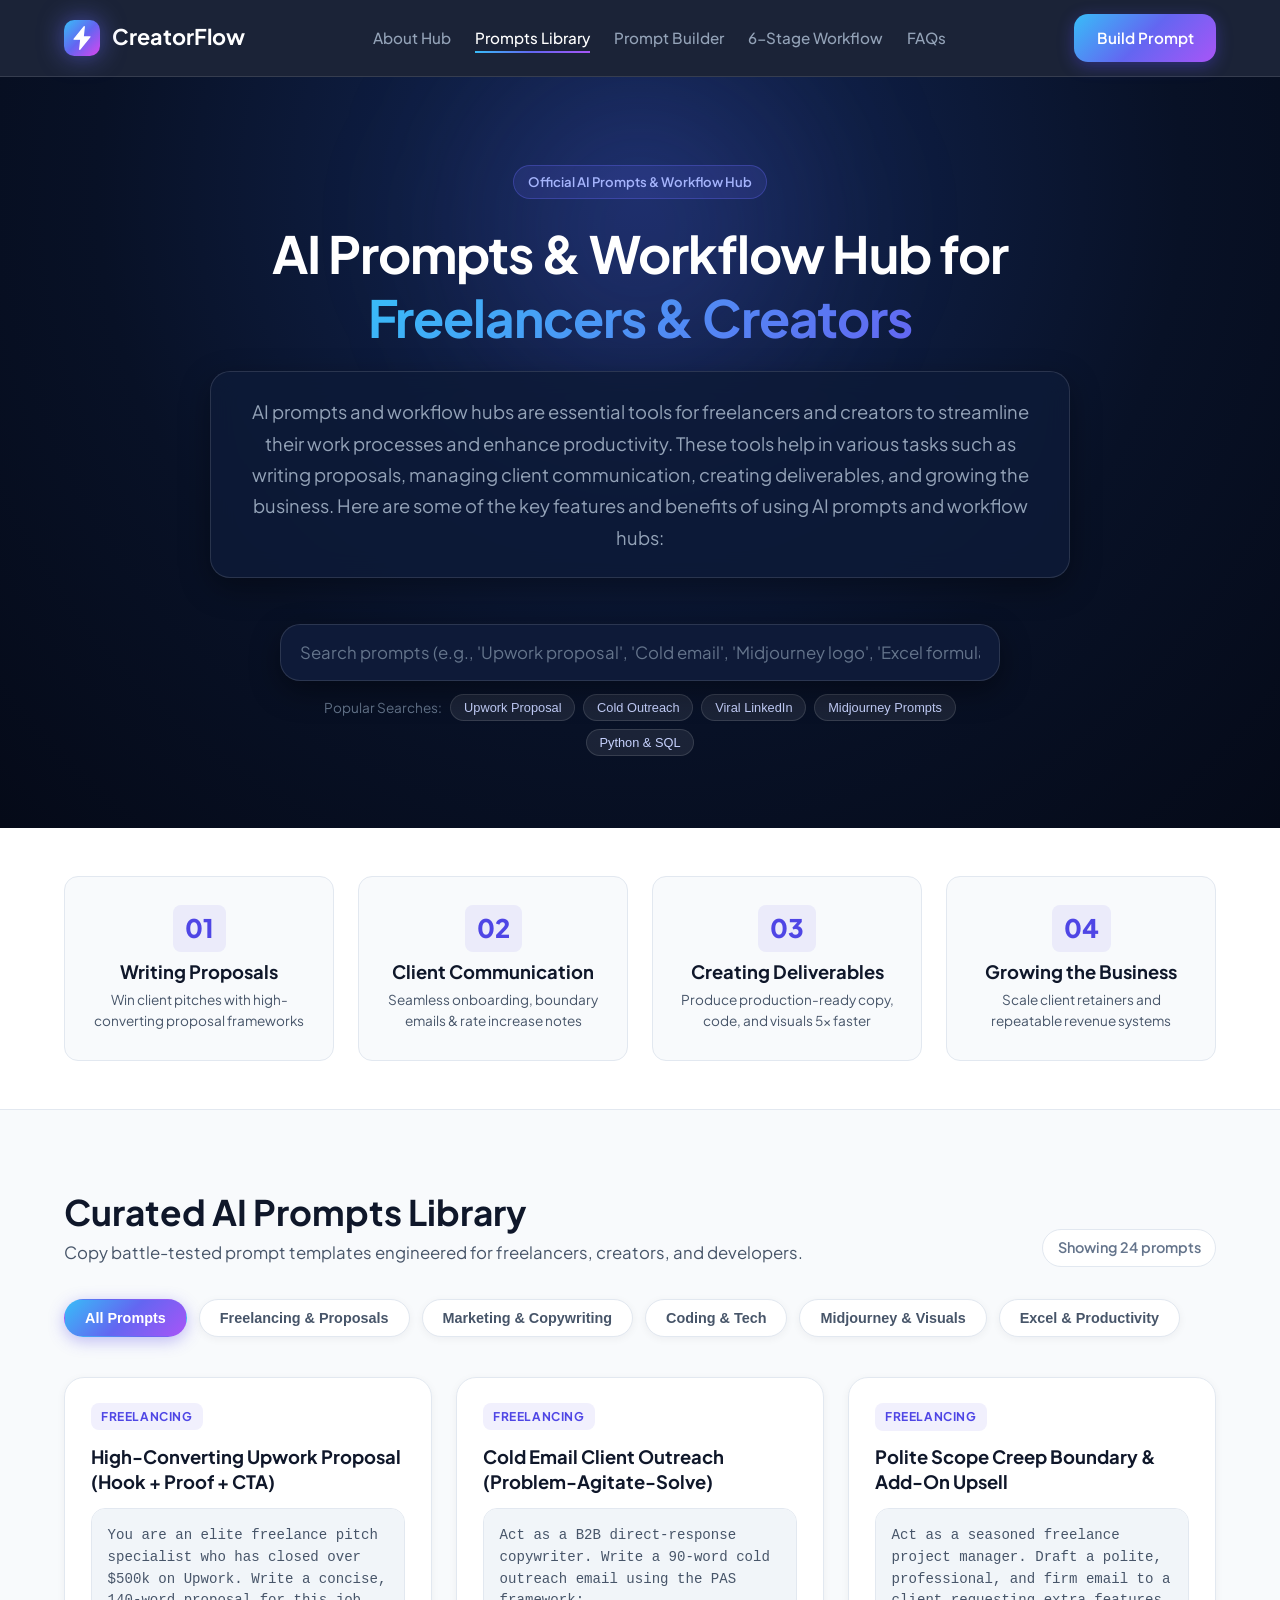
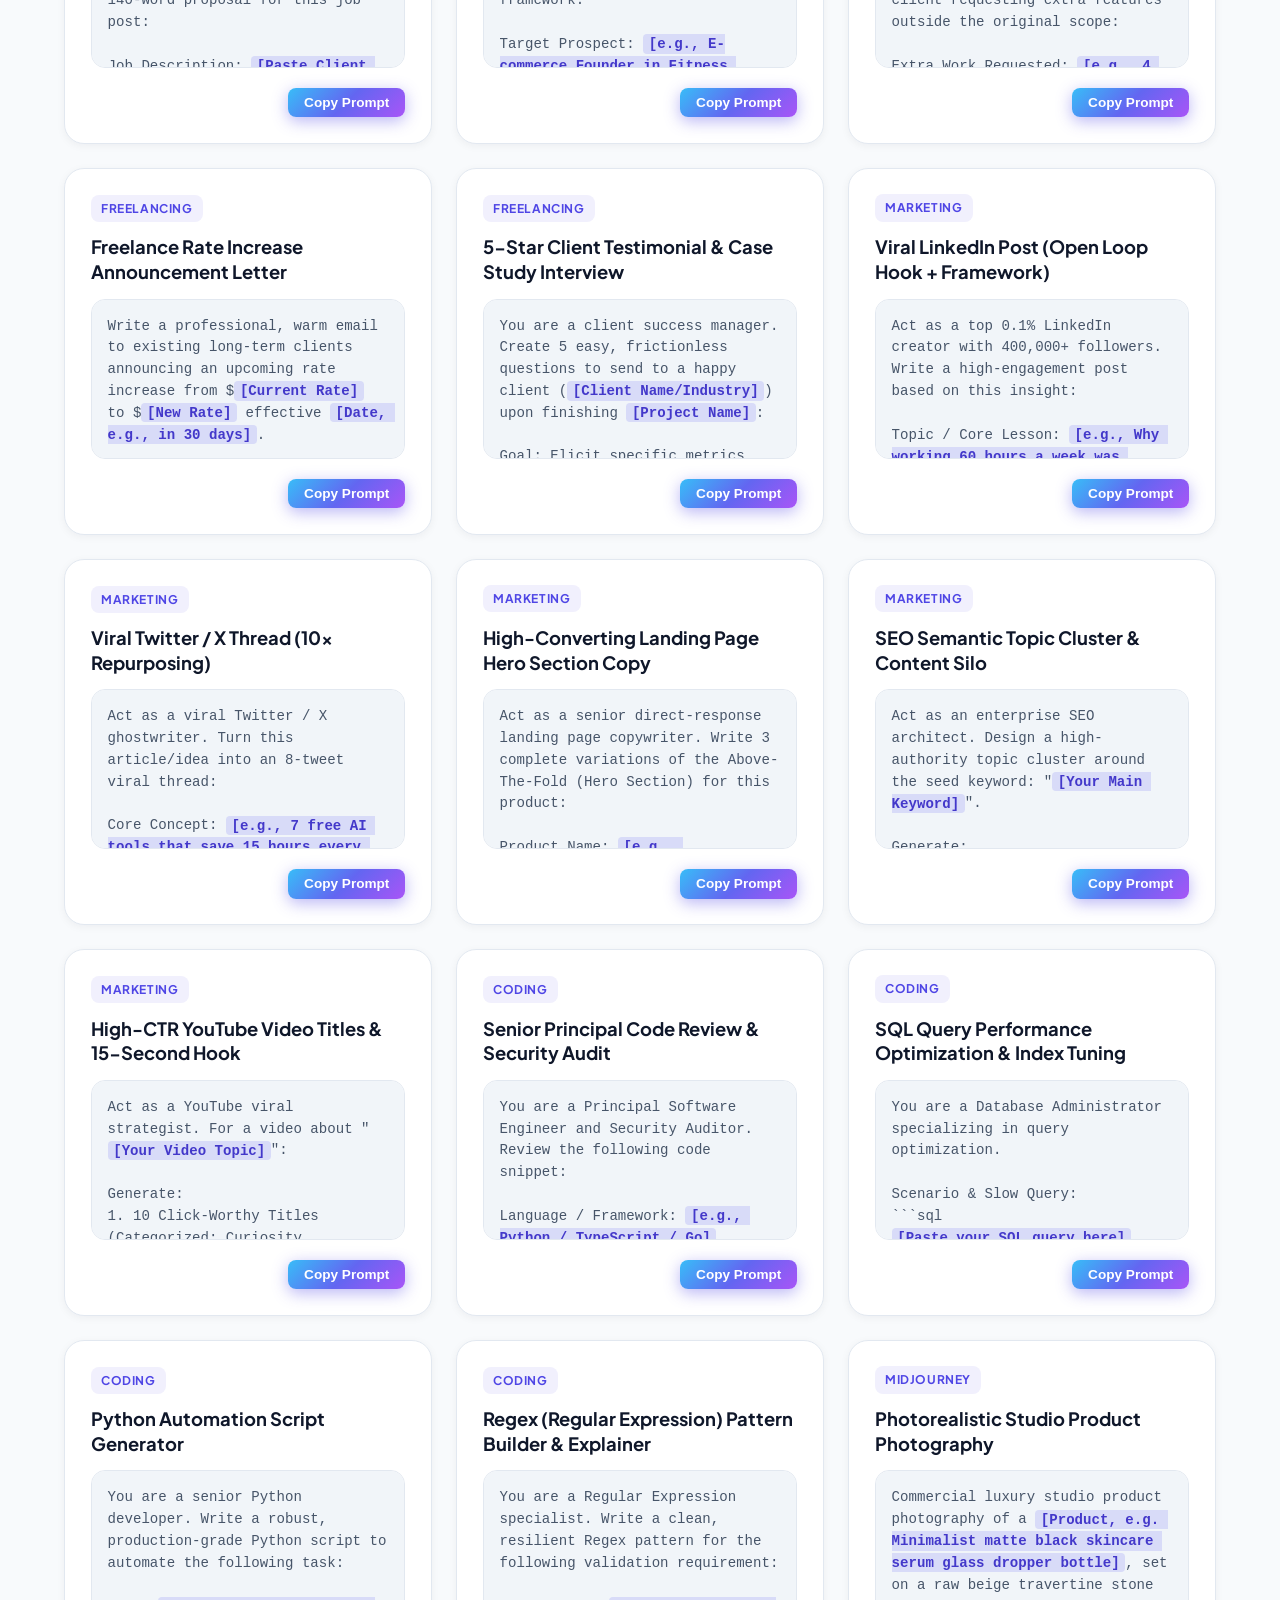
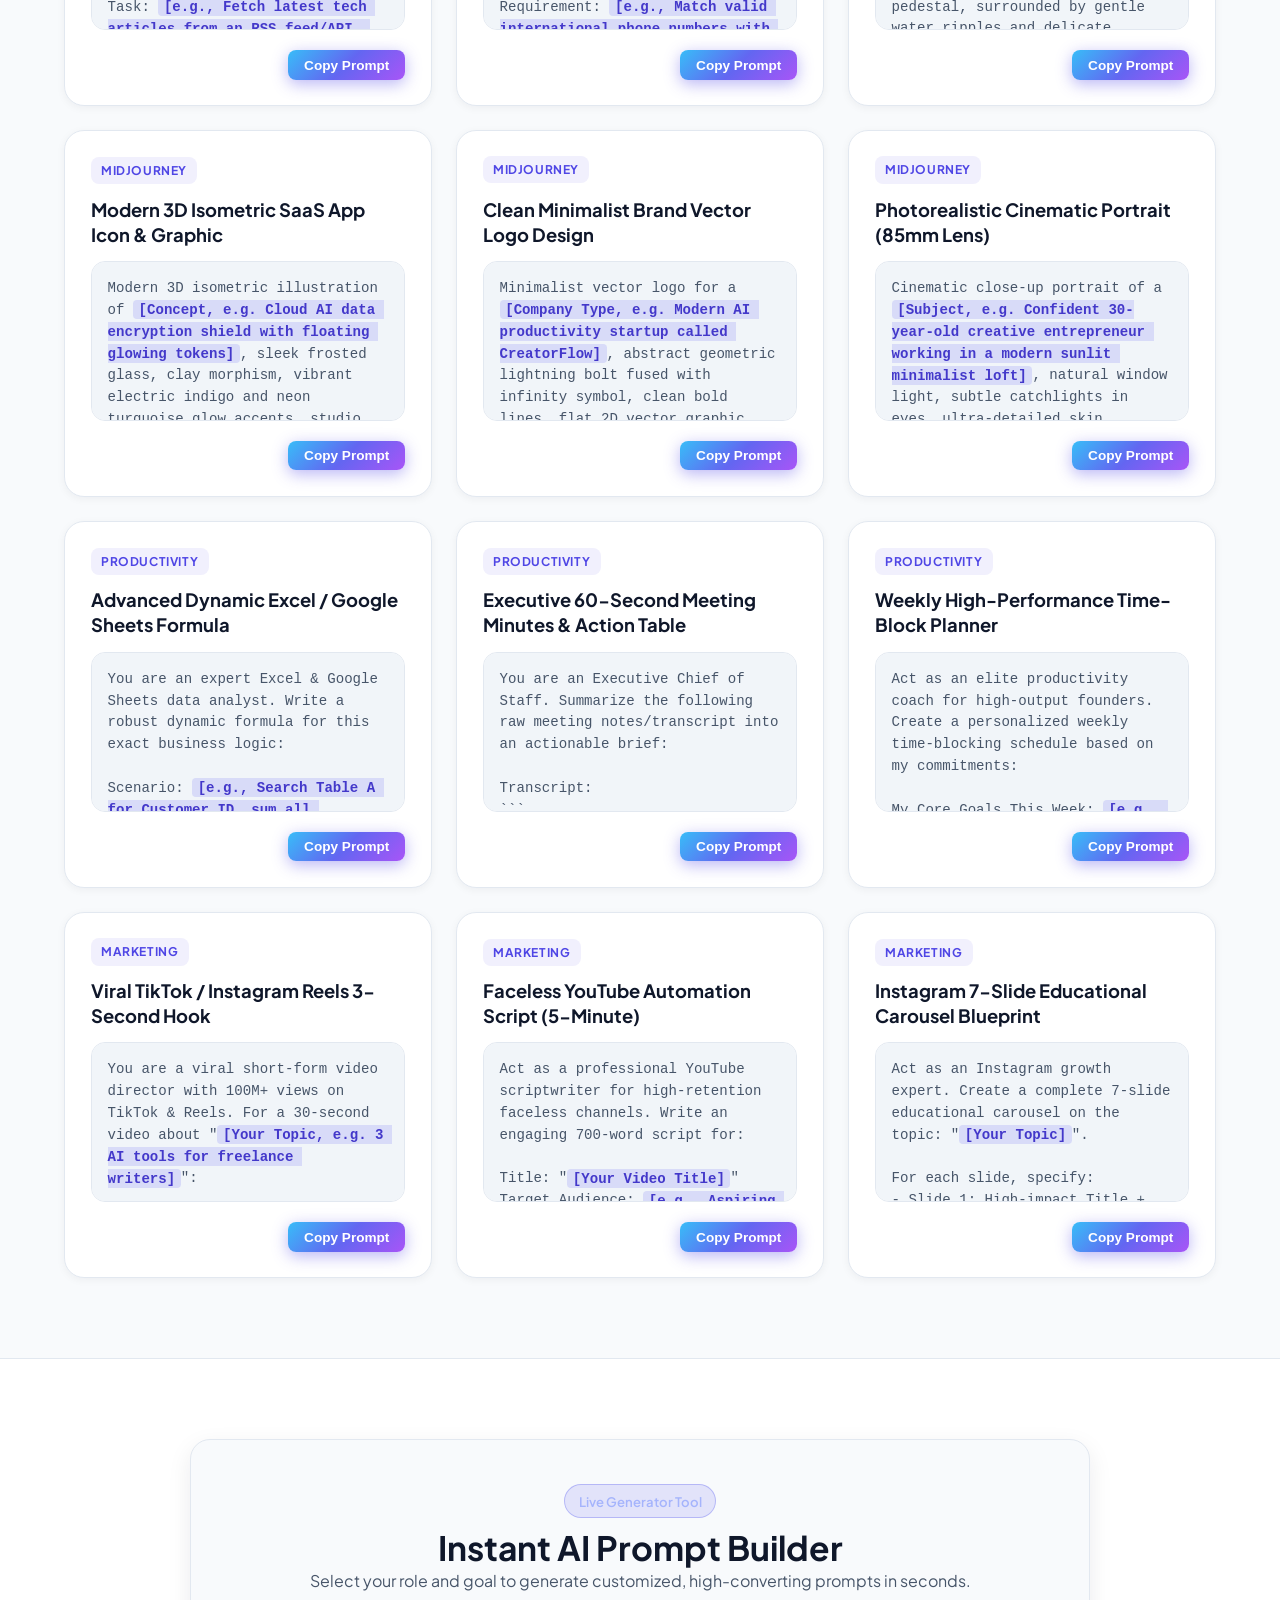
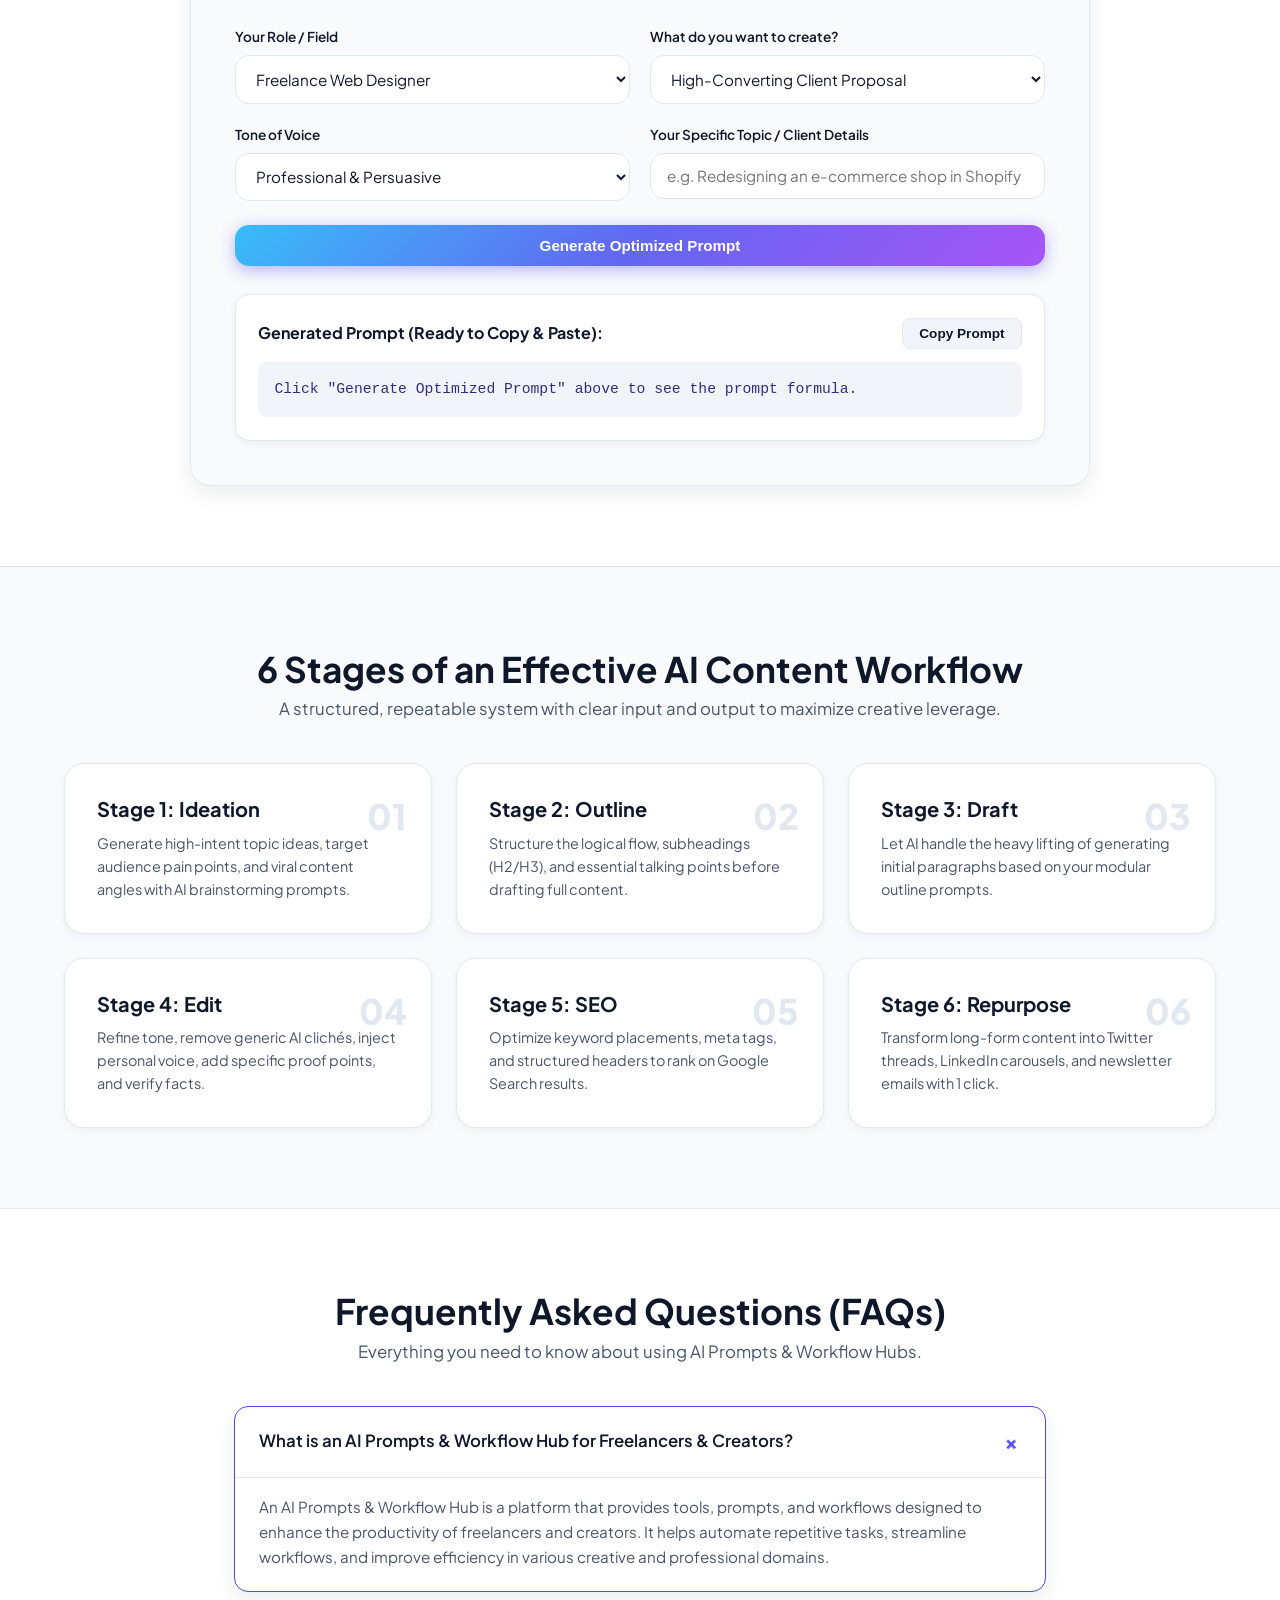
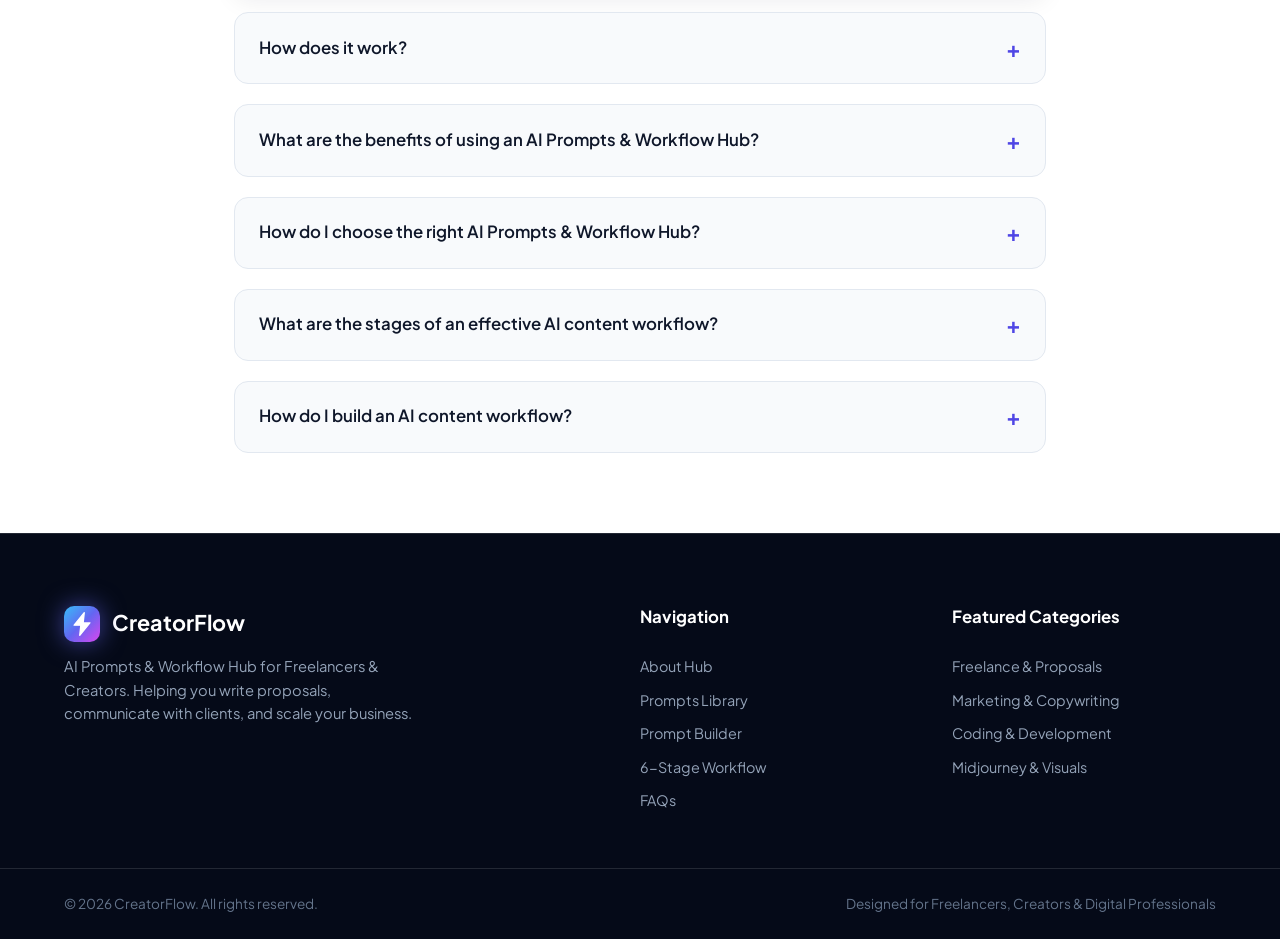
==== index.html @ 73b741e5 "Add files via upload" ====
<!DOCTYPE html>
<html lang="en">
<head>
  <meta charset="UTF-8">
  <meta name="viewport" content="width=device-width, initial-scale=1.0">
  <title>CreatorFlow — AI Prompts & Workflow Hub for Freelancers & Creators</title>
  
  <!-- SEO Meta Tags -->
  <meta name="description" content="AI prompts and workflow hubs are essential tools for freelancers and creators to streamline work processes, enhance productivity, write proposals, and scale business revenue.">
  <meta name="keywords" content="AI Prompts & Workflow Hub for Freelancers & Creators, ChatGPT prompts, Midjourney prompts, Freelance workflows, Copywriting prompts, Coding prompts, CreatorFlow">
  <meta name="author" content="CreatorFlow">
  <meta name="robots" content="index, follow">
  <link rel="canonical" href="https://creatorflow.com">
  
  <!-- Open Graph / Social Meta -->
  <meta property="og:type" content="website">
  <meta property="og:title" content="CreatorFlow — AI Prompts & Workflow Hub for Freelancers & Creators">
  <meta property="og:description" content="Streamline work processes, write proposals, manage client communication, and 10x productivity with battle-tested AI prompts.">
  <meta property="og:url" content="https://creatorflow.com">
  <meta property="og:site_name" content="CreatorFlow">

  <!-- Schema.org JSON-LD Structured Data for Google Search Console -->
  <script type="application/ld+json">
  {
    "@context": "https://schema.org",
    "@type": "FAQPage",
    "mainEntity": [
      {
        "@type": "Question",
        "name": "What is an AI Prompts & Workflow Hub for Freelancers & Creators?",
        "acceptedAnswer": {
          "@type": "Answer",
          "text": "An AI Prompts & Workflow Hub is a platform that provides tools, prompts, and workflows designed to enhance the productivity of freelancers and creators. It helps automate repetitive tasks, streamline workflows, and improve efficiency in various creative and professional domains."
        }
      },
      {
        "@type": "Question",
        "name": "How does it work?",
        "acceptedAnswer": {
          "@type": "Answer",
          "text": "The hub offers a range of AI tools, such as ChatGPT, Claude, and Gemini, along with structured prompt templates and automated workflows. These tools are used to handle drafting, scheduling, data entry, and client communication through repeatable, copy-paste prompts."
        }
      },
      {
        "@type": "Question",
        "name": "What are the benefits of using an AI Prompts & Workflow Hub?",
        "acceptedAnswer": {
          "@type": "Answer",
          "text": "Using an AI Prompts & Workflow Hub can save time and mental energy, allowing freelancers and creators to focus on more creative and strategic tasks. It can also help in saving time on repetitive tasks, such as reformatting proposals or rewriting variations of the same social caption, which can lead to increased revenue."
        }
      },
      {
        "@type": "Question",
        "name": "How do I choose the right AI Prompts & Workflow Hub?",
        "acceptedAnswer": {
          "@type": "Answer",
          "text": "When selecting an AI Prompts & Workflow Hub, consider the tools that solve recurring problems, accept realistic inputs, and produce deliverables that can be edited and delivered. Look for tools that integrate well with your current workflow and reduce friction across multiple projects."
        }
      },
      {
        "@type": "Question",
        "name": "What are the stages of an effective AI content workflow?",
        "acceptedAnswer": {
          "@type": "Answer",
          "text": "An effective AI content workflow typically runs in six stages: ideation, outline, draft, edit, SEO, and repurpose. Each stage should have a clear input and output, allowing the model to handle the heavy lifting of generating and reshaping text."
        }
      },
      {
        "@type": "Question",
        "name": "How do I build an AI content workflow?",
        "acceptedAnswer": {
          "@type": "Answer",
          "text": "Building an AI content workflow involves creating a repeatable system for producing content with AI. This includes stages like ideation, outlining, drafting, editing, SEO, and repurposing. Each stage should be standardized with clear prompts and quality checkpoints to deliver reliable, high-converting results every time."
        }
      }
    ]
  }
  </script>

  <!-- Google Fonts -->
  <link rel="preconnect" href="https://fonts.googleapis.com">
  <link rel="preconnect" href="https://fonts.gstatic.com" crossorigin>
  <link href="https://fonts.googleapis.com/css2?family=Plus+Jakarta+Sans:wght@400;500;600;700;800&display=swap" rel="stylesheet">
  
  <!-- CSS Stylesheet -->
  <link rel="stylesheet" href="style.css">
</head>
<body>

  <!-- Navigation (Dark Blue with Viral SVG Logo Icon) -->
  <header class="navbar">
    <div class="nav-container">
      <a href="#" class="logo">
        <div class="brand-icon-wrapper">
          <svg class="brand-svg-logo" viewBox="0 0 32 32" fill="none" xmlns="http://www.w3.org/2000/svg">
            <defs>
              <linearGradient id="logoGrad" x1="0%" y1="0%" x2="100%" y2="100%">
                <stop offset="0%" stop-color="#38bdf8" />
                <stop offset="50%" stop-color="#6366f1" />
                <stop offset="100%" stop-color="#d946ef" />
              </linearGradient>
            </defs>
            <rect width="32" height="32" rx="9" fill="url(#logoGrad)"/>
            <!-- Sleek AI Flow Lightning Vector -->
            <path d="M18 6L9 17H15L14 26L23 15H17L18 6Z" fill="#ffffff" stroke="#ffffff" stroke-width="1.2" stroke-linejoin="round"/>
          </svg>
        </div>
        <span>Creator<strong>Flow</strong></span>
      </a>

      <nav class="nav-links">
        <a href="#about">About Hub</a>
        <a href="#prompts" class="active">Prompts Library</a>
        <a href="#generator">Prompt Builder</a>
        <a href="#workflows">6-Stage Workflow</a>
        <a href="#faq">FAQs</a>
      </nav>

      <div class="nav-actions">
        <a href="#generator" class="btn btn-primary">
          Build Prompt
        </a>
      </div>
    </div>
  </header>

  <!-- Hero Section (Dark Blue) -->
  <section class="hero-section" id="about">
    <div class="container hero-content">
      <div class="badge">
        Official AI Prompts & Workflow Hub
      </div>
      <h1 class="hero-title">
        AI Prompts & Workflow Hub for <span class="gradient-text">Freelancers & Creators</span>
      </h1>
      
      <!-- User Provided Intro Text -->
      <div class="intro-box">
        <p class="hero-subtitle">
          AI prompts and workflow hubs are essential tools for freelancers and creators to streamline their work processes and enhance productivity. These tools help in various tasks such as writing proposals, managing client communication, creating deliverables, and growing the business. Here are some of the key features and benefits of using AI prompts and workflow hubs:
        </p>
      </div>

      <!-- Live Search Bar -->
      <div class="search-box-wrapper">
        <div class="search-box">
          <input type="text" id="search-input" placeholder="Search prompts (e.g., 'Upwork proposal', 'Cold email', 'Midjourney logo', 'Excel formula', 'SQL')..." autocomplete="off">
          <button id="clear-search" class="clear-btn" style="display: none;">&times;</button>
        </div>
        <div class="quick-tags">
          <span>Popular Searches:</span>
          <button class="quick-tag" data-tag="Proposal">Upwork Proposal</button>
          <button class="quick-tag" data-tag="Cold Email">Cold Outreach</button>
          <button class="quick-tag" data-tag="LinkedIn">Viral LinkedIn</button>
          <button class="quick-tag" data-tag="Midjourney">Midjourney Prompts</button>
          <button class="quick-tag" data-tag="Coding">Python & SQL</button>
        </div>
      </div>
    </div>
  </section>

  <!-- Key Benefits Grid (White Section) -->
  <section class="stats-bar">
    <div class="container stats-grid">
      <div class="stat-item">
        <div class="stat-num">01</div>
        <h3>Writing Proposals</h3>
        <p>Win client pitches with high-converting proposal frameworks</p>
      </div>
      <div class="stat-item">
        <div class="stat-num">02</div>
        <h3>Client Communication</h3>
        <p>Seamless onboarding, boundary emails & rate increase notes</p>
      </div>
      <div class="stat-item">
        <div class="stat-num">03</div>
        <h3>Creating Deliverables</h3>
        <p>Produce production-ready copy, code, and visuals 5x faster</p>
      </div>
      <div class="stat-item">
        <div class="stat-num">04</div>
        <h3>Growing the Business</h3>
        <p>Scale client retainers and repeatable revenue systems</p>
      </div>
    </div>
  </section>

  <!-- Prompts Hub Section (White Section) -->
  <section id="prompts" class="prompts-section">
    <div class="container">
      <div class="section-header">
        <div>
          <h2>Curated AI Prompts Library</h2>
          <p>Copy battle-tested prompt templates engineered for freelancers, creators, and developers.</p>
        </div>
        <div class="active-count" id="prompt-count">Showing 24 prompts</div>
      </div>

      <!-- Category Filter Pills -->
      <div class="filter-pills" id="category-filters">
        <button class="filter-btn active" data-category="all">All Prompts</button>
        <button class="filter-btn" data-category="freelancing">Freelancing & Proposals</button>
        <button class="filter-btn" data-category="marketing">Marketing & Copywriting</button>
        <button class="filter-btn" data-category="coding">Coding & Tech</button>
        <button class="filter-btn" data-category="midjourney">Midjourney & Visuals</button>
        <button class="filter-btn" data-category="productivity">Excel & Productivity</button>
      </div>

      <!-- Prompts Grid (Rendered by JS) -->
      <div class="prompts-grid" id="prompts-container">
        <!-- Cards rendered dynamically -->
      </div>
    </div>
  </section>

  <!-- Interactive AI Prompt Generator / Customizer (White Section) -->
  <section id="generator" class="generator-section">
    <div class="container">
      <div class="generator-card">
        <div class="generator-header">
          <div class="badge">Live Generator Tool</div>
          <h2>Instant AI Prompt Builder</h2>
          <p>Select your role and goal to generate customized, high-converting prompts in seconds.</p>
        </div>

        <div class="generator-form-grid">
          <div class="form-group">
            <label for="prompt-role">Your Role / Field</label>
            <select id="prompt-role" class="form-select">
              <option value="Freelance Web Designer">Freelance Web Designer</option>
              <option value="Content Creator & Copywriter">Content Creator & Copywriter</option>
              <option value="Senior Software Developer">Senior Software Developer</option>
              <option value="Social Media Marketer">Social Media Marketer</option>
              <option value="Virtual Assistant / Data Analyst">Virtual Assistant / Data Analyst</option>
            </select>
          </div>

          <div class="form-group">
            <label for="prompt-goal">What do you want to create?</label>
            <select id="prompt-goal" class="form-select">
              <option value="High-Converting Client Proposal">High-Converting Client Proposal</option>
              <option value="Viral Social Media Hook & Post">Viral Social Media Hook & Post</option>
              <option value="Cold Outreach Email with Personalization">Cold Outreach Email with Personalization</option>
              <option value="Code Optimization & Bug Fix">Code Optimization & Bug Fix</option>
              <option value="SEO-Optimized Blog Outline">SEO-Optimized Blog Outline</option>
            </select>
          </div>

          <div class="form-group">
            <label for="prompt-tone">Tone of Voice</label>
            <select id="prompt-tone" class="form-select">
              <option value="Professional & Persuasive">Professional & Persuasive</option>
              <option value="Casual, Engaging & Punchy">Casual, Engaging & Punchy</option>
              <option value="Direct, Concise & High-Impact">Direct, Concise & High-Impact</option>
              <option value="Authoritative & Technical">Authoritative & Technical</option>
            </select>
          </div>

          <div class="form-group">
            <label for="prompt-topic">Your Specific Topic / Client Details</label>
            <input type="text" id="prompt-topic" class="form-input" placeholder="e.g. Redesigning an e-commerce shop in Shopify">
          </div>
        </div>

        <button id="generate-prompt-btn" class="btn btn-primary btn-block">
          Generate Optimized Prompt
        </button>

        <!-- Result Box -->
        <div class="generator-result-wrapper" id="result-wrapper">
          <div class="result-top">
            <span><strong>Generated Prompt (Ready to Copy & Paste):</strong></span>
            <button class="btn btn-secondary btn-sm" id="copy-generated-btn">
              Copy Prompt
            </button>
          </div>
          <pre class="result-text" id="generated-output">Click "Generate Optimized Prompt" above to see the prompt formula.</pre>
        </div>
      </div>
    </div>
  </section>

  <!-- Workflows Section (White Section) -->
  <section id="workflows" class="workflows-section">
    <div class="container">
      <div class="section-header center">
        <h2>6 Stages of an Effective AI Content Workflow</h2>
        <p>A structured, repeatable system with clear input and output to maximize creative leverage.</p>
      </div>

      <div class="workflows-grid">
        <div class="workflow-card">
          <div class="workflow-step-num">01</div>
          <h3>Stage 1: Ideation</h3>
          <p>Generate high-intent topic ideas, target audience pain points, and viral content angles with AI brainstorming prompts.</p>
        </div>

        <div class="workflow-card">
          <div class="workflow-step-num">02</div>
          <h3>Stage 2: Outline</h3>
          <p>Structure the logical flow, subheadings (H2/H3), and essential talking points before drafting full content.</p>
        </div>

        <div class="workflow-card">
          <div class="workflow-step-num">03</div>
          <h3>Stage 3: Draft</h3>
          <p>Let AI handle the heavy lifting of generating initial paragraphs based on your modular outline prompts.</p>
        </div>

        <div class="workflow-card">
          <div class="workflow-step-num">04</div>
          <h3>Stage 4: Edit</h3>
          <p>Refine tone, remove generic AI clichés, inject personal voice, add specific proof points, and verify facts.</p>
        </div>

        <div class="workflow-card">
          <div class="workflow-step-num">05</div>
          <h3>Stage 5: SEO</h3>
          <p>Optimize keyword placements, meta tags, and structured headers to rank on Google Search results.</p>
        </div>

        <div class="workflow-card">
          <div class="workflow-step-num">06</div>
          <h3>Stage 6: Repurpose</h3>
          <p>Transform long-form content into Twitter threads, LinkedIn carousels, and newsletter emails with 1 click.</p>
        </div>
      </div>
    </div>
  </section>

  <!-- FAQ Section (Clean User-Provided FAQs at End) -->
  <section id="faq" class="faq-section">
    <div class="container faq-container">
      <div class="section-header center">
        <h2>Frequently Asked Questions (FAQs)</h2>
        <p>Everything you need to know about using AI Prompts & Workflow Hubs.</p>
      </div>

      <div class="faq-accordion">
        
        <!-- FAQ 1 -->
        <details class="faq-item" open>
          <summary class="faq-question">
            <span>What is an AI Prompts & Workflow Hub for Freelancers & Creators?</span>
            <span class="faq-indicator">+</span>
          </summary>
          <div class="faq-answer">
            <p>An AI Prompts & Workflow Hub is a platform that provides tools, prompts, and workflows designed to enhance the productivity of freelancers and creators. It helps automate repetitive tasks, streamline workflows, and improve efficiency in various creative and professional domains.</p>
          </div>
        </details>

        <!-- FAQ 2 -->
        <details class="faq-item">
          <summary class="faq-question">
            <span>How does it work?</span>
            <span class="faq-indicator">+</span>
          </summary>
          <div class="faq-answer">
            <p>The hub offers a range of AI tools, such as ChatGPT, Claude, and Gemini, along with structured prompt templates and automated workflows. These tools are used to handle drafting, scheduling, data entry, and client communication through repeatable, copy-paste prompts.</p>
          </div>
        </details>

        <!-- FAQ 3 -->
        <details class="faq-item">
          <summary class="faq-question">
            <span>What are the benefits of using an AI Prompts & Workflow Hub?</span>
            <span class="faq-indicator">+</span>
          </summary>
          <div class="faq-answer">
            <p>Using an AI Prompts & Workflow Hub can save time and mental energy, allowing freelancers and creators to focus on more creative and strategic tasks. It can also help in saving time on repetitive tasks, such as reformatting proposals or rewriting variations of the same social caption, which can lead to increased revenue.</p>
          </div>
        </details>

        <!-- FAQ 4 -->
        <details class="faq-item">
          <summary class="faq-question">
            <span>How do I choose the right AI Prompts & Workflow Hub?</span>
            <span class="faq-indicator">+</span>
          </summary>
          <div class="faq-answer">
            <p>When selecting an AI Prompts & Workflow Hub, consider the tools that solve recurring problems, accept realistic inputs, and produce deliverables that can be edited and delivered. Look for tools that integrate well with your current workflow and reduce friction across multiple projects.</p>
          </div>
        </details>

        <!-- FAQ 5 -->
        <details class="faq-item">
          <summary class="faq-question">
            <span>What are the stages of an effective AI content workflow?</span>
            <span class="faq-indicator">+</span>
          </summary>
          <div class="faq-answer">
            <p>An effective AI content workflow typically runs in six stages: ideation, outline, draft, edit, SEO, and repurpose. Each stage should have a clear input and output, allowing the model to handle the heavy lifting of generating and reshaping text.</p>
          </div>
        </details>

        <!-- FAQ 6 -->
        <details class="faq-item">
          <summary class="faq-question">
            <span>How do I build an AI content workflow?</span>
            <span class="faq-indicator">+</span>
          </summary>
          <div class="faq-answer">
            <p>Building an AI content workflow involves creating a repeatable system for producing content with AI. This includes stages like ideation, outlining, drafting, editing, SEO, and repurposing. Each stage should be standardized with clear prompts and quality checkpoints to deliver reliable, high-converting results every time.</p>
          </div>
        </details>

      </div>
    </div>
  </section>

  <!-- Footer (Dark Blue) -->
  <footer class="footer">
    <div class="container footer-content">
      <div class="footer-brand">
        <div class="logo">
          <div class="brand-icon-wrapper">
            <svg class="brand-svg-logo" viewBox="0 0 32 32" fill="none" xmlns="http://www.w3.org/2000/svg">
              <rect width="32" height="32" rx="9" fill="url(#logoGrad)"/>
              <path d="M18 6L9 17H15L14 26L23 15H17L18 6Z" fill="#ffffff" stroke="#ffffff" stroke-width="1.2" stroke-linejoin="round"/>
            </svg>
          </div>
          <span>Creator<strong>Flow</strong></span>
        </div>
        <p>AI Prompts & Workflow Hub for Freelancers & Creators. Helping you write proposals, communicate with clients, and scale your business.</p>
      </div>

      <div class="footer-links">
        <h4>Navigation</h4>
        <a href="#about">About Hub</a>
        <a href="#prompts">Prompts Library</a>
        <a href="#generator">Prompt Builder</a>
        <a href="#workflows">6-Stage Workflow</a>
        <a href="#faq">FAQs</a>
      </div>

      <div class="footer-links">
        <h4>Featured Categories</h4>
        <a href="#prompts">Freelance & Proposals</a>
        <a href="#prompts">Marketing & Copywriting</a>
        <a href="#prompts">Coding & Development</a>
        <a href="#prompts">Midjourney & Visuals</a>
      </div>
    </div>
    <div class="footer-bottom">
      <div class="container bottom-flex">
        <p>&copy; 2026 CreatorFlow. All rights reserved.</p>
        <p>Designed for Freelancers, Creators & Digital Professionals</p>
      </div>
    </div>
  </footer>

  <!-- Toast Notification -->
  <div id="toast" class="toast">
    <span id="toast-msg">Prompt copied to clipboard!</span>
  </div>

  <!-- JavaScript -->
  <script src="app.js"></script>
</body>
</html>
---- style.css ----
/* ==========================================================
   CreatorFlow Stylesheet
   - Header, Hero & Footer: Premium Dark Blue Navy (#070d1e / #0a142f)
   - Middle Content Sections: Clean White & Light Contrast
   - Full Smooth CSS Animations & Micro-Interactions
   ========================================================== */

:root {
  /* Dark Blue Palette (Header, Hero & Footer) */
  --navy-darkest: #050a18;
  --navy-dark: #081126;
  --navy-surface: #0e1a38;
  --navy-card: rgba(14, 26, 56, 0.85);
  --navy-border: rgba(255, 255, 255, 0.12);
  --navy-text-primary: #ffffff;
  --navy-text-secondary: #94a3b8;
  --navy-text-muted: #64748b;

  /* White & Light Content Palette (Middle Sections) */
  --light-bg-main: #f8fafc;
  --light-bg-surface: #ffffff;
  --light-card-bg: #ffffff;
  --light-border: #e2e8f0;
  --light-border-hover: #cbd5e1;
  --light-text-primary: #0f172a;
  --light-text-secondary: #475569;
  --light-text-muted: #64748b;
  --light-box-bg: #f1f5f9;

  /* Accents & Brand Gradients */
  --accent-blue: #2563eb;
  --accent-indigo: #4f46e5;
  --accent-cyan: #06b6d4;
  --brand-gradient: linear-gradient(135deg, #38bdf8 0%, #6366f1 50%, #a855f7 100%);
  --brand-gradient-hover: linear-gradient(135deg, #0284c7 0%, #4f46e5 50%, #9333ea 100%);
  --glow-color: rgba(99, 102, 241, 0.35);

  /* Shadows & Radii */
  --shadow-sm: 0 2px 8px rgba(15, 23, 42, 0.05);
  --shadow-md: 0 8px 24px rgba(15, 23, 42, 0.08);
  --shadow-lg: 0 20px 40px rgba(15, 23, 42, 0.12);
  --shadow-card-hover: 0 16px 36px rgba(79, 70, 229, 0.14);

  --radius-sm: 8px;
  --radius-md: 14px;
  --radius-lg: 20px;
  --radius-full: 9999px;

  --font-main: 'Plus Jakarta Sans', system-ui, -apple-system, sans-serif;
  --transition: all 0.3s cubic-bezier(0.4, 0, 0.2, 1);
}

/* Base & Reset */
* {
  margin: 0;
  padding: 0;
  box-sizing: border-box;
}

html {
  scroll-behavior: smooth;
  font-size: 16px;
}

body {
  font-family: var(--font-main);
  background-color: var(--light-bg-main);
  color: var(--light-text-primary);
  line-height: 1.6;
  overflow-x: hidden;
}

.container {
  width: 100%;
  max-width: 1200px;
  margin: 0 auto;
  padding: 0 1.5rem;
}

/* Typography & Helpers */
h1, h2, h3, h4 {
  font-weight: 700;
  line-height: 1.25;
}

a {
  text-decoration: none;
  color: inherit;
  transition: var(--transition);
}

.gradient-text {
  background: var(--brand-gradient);
  -webkit-background-clip: text;
  -webkit-text-fill-color: transparent;
  display: inline-block;
  animation: gradientShift 6s ease infinite alternate;
  background-size: 200% 200%;
}

.badge {
  display: inline-flex;
  align-items: center;
  gap: 0.5rem;
  padding: 0.35rem 0.85rem;
  background: rgba(99, 102, 241, 0.15);
  border: 1px solid rgba(99, 102, 241, 0.35);
  color: #a5b4fc;
  border-radius: var(--radius-full);
  font-size: 0.82rem;
  font-weight: 600;
  animation: pulseBadge 3s infinite ease-in-out;
}

/* Buttons & Animations */
.btn {
  display: inline-flex;
  align-items: center;
  justify-content: center;
  gap: 0.5rem;
  padding: 0.75rem 1.4rem;
  font-weight: 600;
  font-size: 0.95rem;
  border-radius: var(--radius-md);
  border: none;
  cursor: pointer;
  transition: var(--transition);
  position: relative;
  overflow: hidden;
}

.btn-primary {
  background: var(--brand-gradient);
  color: #ffffff;
  box-shadow: 0 4px 16px rgba(79, 70, 229, 0.4);
}

.btn-primary::after {
  content: '';
  position: absolute;
  top: 0;
  left: -100%;
  width: 100%;
  height: 100%;
  background: linear-gradient(90deg, transparent, rgba(255, 255, 255, 0.25), transparent);
  transition: 0.6s;
}

.btn-primary:hover::after {
  left: 100%;
}

.btn-primary:hover {
  transform: translateY(-2px) scale(1.02);
  box-shadow: 0 8px 24px rgba(79, 70, 229, 0.5);
}

.btn-secondary {
  background: var(--light-box-bg);
  color: var(--light-text-primary);
  border: 1px solid var(--light-border);
}

.btn-secondary:hover {
  background: var(--accent-indigo);
  color: #ffffff;
  border-color: var(--accent-indigo);
}

.btn-sm {
  padding: 0.45rem 1rem;
  font-size: 0.85rem;
  border-radius: var(--radius-sm);
}

.btn-block {
  width: 100%;
}

/* ==========================================================
   HEADER & NAVBAR (DARK BLUE)
   ========================================================== */
.navbar {
  position: sticky;
  top: 0;
  z-index: 100;
  backdrop-filter: blur(20px);
  -webkit-backdrop-filter: blur(20px);
  background: rgba(8, 17, 38, 0.92);
  border-bottom: 1px solid var(--navy-border);
  padding: 0.85rem 0;
  animation: slideDown 0.6s ease-out;
}

.nav-container {
  max-width: 1200px;
  margin: 0 auto;
  padding: 0 1.5rem;
  display: flex;
  align-items: center;
  justify-content: space-between;
}

.logo {
  display: flex;
  align-items: center;
  gap: 0.75rem;
  font-size: 1.35rem;
  font-weight: 700;
  color: var(--navy-text-primary);
}

.brand-icon-wrapper {
  width: 36px;
  height: 36px;
  display: flex;
  align-items: center;
  justify-content: center;
  filter: drop-shadow(0 0 12px rgba(99, 102, 241, 0.6));
  animation: logoGlow 4s infinite alternate ease-in-out;
}

.brand-svg-logo {
  width: 36px;
  height: 36px;
  display: block;
}

@keyframes logoGlow {
  0% {
    filter: drop-shadow(0 0 8px rgba(56, 189, 248, 0.5));
    transform: scale(1);
  }
  100% {
    filter: drop-shadow(0 0 18px rgba(217, 70, 239, 0.8));
    transform: scale(1.05);
  }
}

.nav-links {
  display: flex;
  gap: 1.5rem;
}

.nav-links a {
  font-size: 0.95rem;
  font-weight: 500;
  color: var(--navy-text-secondary);
  position: relative;
  padding: 0.2rem 0;
}

.nav-links a::after {
  content: '';
  position: absolute;
  bottom: 0;
  left: 0;
  width: 0;
  height: 2px;
  background: var(--brand-gradient);
  transition: var(--transition);
}

.nav-links a:hover,
.nav-links a.active {
  color: var(--navy-text-primary);
}

.nav-links a:hover::after,
.nav-links a.active::after {
  width: 100%;
}

.nav-actions {
  display: flex;
  align-items: center;
  gap: 0.85rem;
}

/* ==========================================================
   HERO SECTION (DARK BLUE WITH ANIMATED GLOW)
   ========================================================== */
.hero-section {
  padding: 5.5rem 0 4.5rem;
  text-align: center;
  position: relative;
  background: radial-gradient(circle at 50% 15%, #132757 0%, var(--navy-dark) 60%, var(--navy-darkest) 100%);
  color: var(--navy-text-primary);
  overflow: hidden;
}

.hero-section::before {
  content: '';
  position: absolute;
  width: 500px;
  height: 500px;
  background: radial-gradient(circle, rgba(99, 102, 241, 0.2) 0%, transparent 70%);
  top: -100px;
  left: 50%;
  transform: translateX(-50%);
  filter: blur(60px);
  animation: floatOrb 8s infinite alternate ease-in-out;
  pointer-events: none;
}

.hero-content {
  display: flex;
  flex-direction: column;
  align-items: center;
  gap: 1.4rem;
  position: relative;
  z-index: 2;
  animation: fadeInUp 0.8s ease-out;
}

.hero-title {
  font-size: 3.2rem;
  max-width: 900px;
  letter-spacing: -0.02em;
  color: #ffffff;
}

.intro-box {
  background: var(--navy-card);
  border: 1px solid var(--navy-border);
  padding: 1.5rem 2rem;
  border-radius: var(--radius-lg);
  max-width: 860px;
  backdrop-filter: blur(12px);
  box-shadow: 0 10px 30px rgba(0, 0, 0, 0.35);
  animation: fadeInUp 1s ease-out;
}

.hero-subtitle {
  font-size: 1.15rem;
  color: var(--navy-text-secondary);
  line-height: 1.7;
}

/* Hero Search Box */
.search-box-wrapper {
  width: 100%;
  max-width: 720px;
  margin-top: 1.5rem;
  animation: fadeInUp 1.2s ease-out;
}

.search-box {
  position: relative;
  display: flex;
  align-items: center;
  background: var(--navy-surface);
  border: 1px solid var(--navy-border);
  border-radius: var(--radius-lg);
  padding: 0.5rem 1.2rem;
  box-shadow: 0 10px 30px rgba(0, 0, 0, 0.4);
  transition: var(--transition);
}

.search-box:focus-within {
  border-color: #6366f1;
  box-shadow: 0 0 0 4px rgba(99, 102, 241, 0.3), 0 12px 30px rgba(0, 0, 0, 0.5);
}

.search-icon {
  color: #818cf8;
  font-size: 1.25rem;
  margin-right: 0.85rem;
}

.search-box input {
  width: 100%;
  background: transparent;
  border: none;
  color: #ffffff;
  font-size: 1.05rem;
  font-family: inherit;
  outline: none;
  padding: 0.55rem 0;
}

.search-box input::placeholder {
  color: var(--navy-text-muted);
}

.clear-btn {
  background: transparent;
  border: none;
  color: var(--navy-text-muted);
  cursor: pointer;
  padding: 0.5rem;
}

.clear-btn:hover {
  color: #ffffff;
}

.quick-tags {
  display: flex;
  align-items: center;
  justify-content: center;
  flex-wrap: wrap;
  gap: 0.5rem;
  margin-top: 0.85rem;
  font-size: 0.85rem;
  color: var(--navy-text-muted);
}

.quick-tag {
  background: rgba(255, 255, 255, 0.08);
  border: 1px solid var(--navy-border);
  color: #c7d2fe;
  padding: 0.3rem 0.8rem;
  border-radius: var(--radius-full);
  font-size: 0.8rem;
  cursor: pointer;
  transition: var(--transition);
}

.quick-tag:hover {
  background: #6366f1;
  color: #ffffff;
  border-color: #6366f1;
  transform: translateY(-2px);
}

/* ==========================================================
   MIDDLE SECTIONS (CRISP WHITE & LIGHT BACKGROUND)
   ========================================================== */

/* Key Benefits Bar */
.stats-bar {
  padding: 3rem 0;
  background: #ffffff;
  border-bottom: 1px solid var(--light-border);
}

.stats-grid {
  display: grid;
  grid-template-columns: repeat(4, 1fr);
  gap: 1.5rem;
}

.stat-item {
  background: var(--light-bg-main);
  border: 1px solid var(--light-border);
  padding: 1.75rem 1.25rem;
  border-radius: var(--radius-md);
  text-align: center;
  transition: var(--transition);
}

.stat-item:hover {
  transform: translateY(-5px);
  box-shadow: var(--shadow-md);
  border-color: #cbd5e1;
}

.stat-num {
  font-size: 1.6rem;
  font-weight: 800;
  color: var(--accent-indigo);
  margin-bottom: 0.5rem;
  display: inline-block;
  background: rgba(79, 70, 229, 0.08);
  padding: 0.2rem 0.75rem;
  border-radius: var(--radius-sm);
}

.stat-item h3 {
  font-size: 1.15rem;
  color: var(--light-text-primary);
  margin-bottom: 0.35rem;
}

.stat-item p {
  color: var(--light-text-secondary);
  font-size: 0.85rem;
}

/* Prompts Section (White) */
.prompts-section {
  padding: 5rem 0;
  background: var(--light-bg-main);
}

.section-header {
  display: flex;
  align-items: flex-end;
  justify-content: space-between;
  margin-bottom: 2rem;
}

.section-header.center {
  flex-direction: column;
  align-items: center;
  text-align: center;
}

.section-header h2 {
  font-size: 2.2rem;
  color: var(--light-text-primary);
}

.section-header p {
  color: var(--light-text-secondary);
  margin-top: 0.35rem;
  font-size: 1.05rem;
}

.active-count {
  font-size: 0.9rem;
  color: var(--light-text-muted);
  font-weight: 600;
  background: #ffffff;
  padding: 0.4rem 0.9rem;
  border-radius: var(--radius-full);
  border: 1px solid var(--light-border);
}

/* Filter Pills */
.filter-pills {
  display: flex;
  flex-wrap: wrap;
  gap: 0.75rem;
  margin-bottom: 2.5rem;
}

.filter-btn {
  display: flex;
  align-items: center;
  gap: 0.5rem;
  padding: 0.65rem 1.25rem;
  background: #ffffff;
  border: 1px solid var(--light-border);
  color: var(--light-text-secondary);
  border-radius: var(--radius-full);
  font-size: 0.9rem;
  font-weight: 600;
  cursor: pointer;
  transition: var(--transition);
  box-shadow: var(--shadow-sm);
}

.filter-btn:hover {
  border-color: var(--accent-indigo);
  color: var(--accent-indigo);
  transform: translateY(-2px);
}

.filter-btn.active {
  background: var(--brand-gradient);
  color: #ffffff;
  border-color: transparent;
  box-shadow: 0 4px 16px rgba(79, 70, 229, 0.35);
}

/* Prompts Grid */
.prompts-grid {
  display: grid;
  grid-template-columns: repeat(auto-fill, minmax(350px, 1fr));
  gap: 1.5rem;
}

.prompt-card {
  background: #ffffff;
  border: 1px solid var(--light-border);
  border-radius: var(--radius-lg);
  padding: 1.6rem;
  display: flex;
  flex-direction: column;
  justify-content: space-between;
  transition: var(--transition);
  box-shadow: var(--shadow-sm);
  position: relative;
}

.prompt-card:hover {
  transform: translateY(-6px);
  border-color: rgba(99, 102, 241, 0.4);
  box-shadow: var(--shadow-card-hover);
}

.card-top {
  display: flex;
  align-items: center;
  justify-content: space-between;
  margin-bottom: 0.85rem;
}

.card-category {
  font-size: 0.75rem;
  font-weight: 700;
  text-transform: uppercase;
  letter-spacing: 0.05em;
  color: var(--accent-indigo);
  background: rgba(79, 70, 229, 0.08);
  padding: 0.25rem 0.65rem;
  border-radius: var(--radius-sm);
}

.card-badge {
  background: rgba(16, 185, 129, 0.1);
  border: 1px solid rgba(16, 185, 129, 0.25);
  color: #059669;
}

.card-title {
  font-size: 1.15rem;
  color: var(--light-text-primary);
  margin-bottom: 0.85rem;
  line-height: 1.35;
}

.prompt-box {
  background: var(--light-box-bg);
  border: 1px solid var(--light-border);
  border-radius: var(--radius-md);
  padding: 1rem;
  font-size: 0.88rem;
  color: var(--light-text-secondary);
  font-family: 'SFMono-Regular', Consolas, 'Liberation Mono', Menlo, monospace;
  line-height: 1.55;
  margin-bottom: 1.25rem;
  max-height: 160px;
  overflow-y: auto;
  white-space: pre-wrap;
  word-break: break-word;
}

.prompt-box mark {
  background: rgba(99, 102, 241, 0.18);
  color: #4338ca;
  font-weight: 600;
  padding: 0.1rem 0.35rem;
  border-radius: 4px;
}

.card-actions {
  display: flex;
  align-items: center;
  justify-content: flex-end;
  margin-top: auto;
}

.empty-state {
  grid-column: 1 / -1;
  text-align: center;
  padding: 4rem 1rem;
  color: var(--light-text-muted);
}

.empty-icon {
  font-size: 2.5rem;
  margin-bottom: 1rem;
  display: block;
  color: #94a3b8;
}

/* ==========================================================
   INTERACTIVE GENERATOR SECTION (WHITE)
   ========================================================== */
.generator-section {
  padding: 5rem 0;
  background: #ffffff;
  border-top: 1px solid var(--light-border);
  border-bottom: 1px solid var(--light-border);
}

.generator-card {
  background: var(--light-bg-main);
  border: 1px solid var(--light-border);
  border-radius: var(--radius-lg);
  padding: 2.75rem;
  max-width: 900px;
  margin: 0 auto;
  box-shadow: var(--shadow-md);
}

.generator-header {
  text-align: center;
  margin-bottom: 2rem;
}

.generator-header h2 {
  font-size: 2.1rem;
  margin-top: 0.5rem;
  color: var(--light-text-primary);
}

.generator-header p {
  color: var(--light-text-secondary);
}

.generator-form-grid {
  display: grid;
  grid-template-columns: repeat(2, 1fr);
  gap: 1.25rem;
  margin-bottom: 1.5rem;
}

.form-group {
  display: flex;
  flex-direction: column;
  gap: 0.45rem;
}

.form-group label {
  font-size: 0.85rem;
  font-weight: 600;
  color: var(--light-text-primary);
}

.form-select, .form-input {
  width: 100%;
  padding: 0.8rem 1rem;
  background: #ffffff;
  border: 1px solid var(--light-border);
  border-radius: var(--radius-md);
  color: var(--light-text-primary);
  font-family: inherit;
  font-size: 0.95rem;
  outline: none;
  transition: var(--transition);
}

.form-select:focus, .form-input:focus {
  border-color: var(--accent-indigo);
  box-shadow: 0 0 0 3px rgba(99, 102, 241, 0.15);
}

.generator-result-wrapper {
  margin-top: 1.75rem;
  background: #ffffff;
  border: 1px solid var(--light-border);
  border-radius: var(--radius-md);
  padding: 1.4rem;
  box-shadow: var(--shadow-sm);
}

.result-top {
  display: flex;
  align-items: center;
  justify-content: space-between;
  margin-bottom: 0.85rem;
  color: var(--light-text-primary);
}

.result-text {
  font-family: 'SFMono-Regular', Consolas, 'Liberation Mono', Menlo, monospace;
  font-size: 0.92rem;
  color: #312e81;
  background: var(--light-box-bg);
  padding: 1rem;
  border-radius: var(--radius-sm);
  white-space: pre-wrap;
  line-height: 1.55;
}

/* ==========================================================
   WORKFLOWS SECTION (LIGHT BG)
   ========================================================== */
.workflows-section {
  padding: 5rem 0;
  background: var(--light-bg-main);
}

.workflows-grid {
  display: grid;
  grid-template-columns: repeat(3, 1fr);
  gap: 1.5rem;
  margin-top: 2.5rem;
}

.workflow-card {
  background: #ffffff;
  border: 1px solid var(--light-border);
  border-radius: var(--radius-lg);
  padding: 2rem;
  position: relative;
  transition: var(--transition);
  box-shadow: var(--shadow-sm);
}

.workflow-card:hover {
  transform: translateY(-5px);
  border-color: var(--accent-indigo);
  box-shadow: var(--shadow-md);
}

.workflow-step-num {
  position: absolute;
  top: 1.5rem;
  right: 1.5rem;
  font-size: 2.2rem;
  font-weight: 800;
  color: #e2e8f0;
}

.workflow-icon {
  width: 50px;
  height: 50px;
  border-radius: var(--radius-md);
  background: rgba(79, 70, 229, 0.1);
  color: var(--accent-indigo);
  display: flex;
  align-items: center;
  justify-content: center;
  font-size: 1.4rem;
  margin-bottom: 1.25rem;
  transition: var(--transition);
}

.workflow-card:hover .workflow-icon {
  background: var(--brand-gradient);
  color: #ffffff;
  transform: rotate(10deg);
}

.workflow-card h3 {
  font-size: 1.25rem;
  margin-bottom: 0.65rem;
  color: var(--light-text-primary);
}

.workflow-card p {
  color: var(--light-text-secondary);
  font-size: 0.9rem;
}

/* ==========================================================
   FAQ SECTION (WHITE / LIGHT)
   ========================================================== */
.faq-section {
  padding: 5rem 0;
  background: #ffffff;
  border-top: 1px solid var(--light-border);
}

.faq-container {
  max-width: 860px;
}

.faq-accordion {
  display: flex;
  flex-direction: column;
  gap: 1.25rem;
  margin-top: 2.5rem;
}

.faq-item {
  background: var(--light-bg-main);
  border: 1px solid var(--light-border);
  border-radius: var(--radius-md);
  overflow: hidden;
  transition: var(--transition);
}

.faq-item:hover {
  border-color: #cbd5e1;
  box-shadow: var(--shadow-sm);
}

.faq-question {
  padding: 1.35rem 1.5rem;
  font-weight: 600;
  font-size: 1.05rem;
  color: var(--light-text-primary);
  display: flex;
  justify-content: space-between;
  align-items: center;
  cursor: pointer;
  list-style: none;
  transition: var(--transition);
}

.faq-question::-webkit-details-marker {
  display: none;
}

.faq-indicator {
  font-size: 1.4rem;
  font-weight: 700;
  color: var(--accent-indigo);
  transition: transform 0.3s ease;
  line-height: 1;
}

.faq-item[open] {
  border-color: var(--accent-indigo);
  background: #ffffff;
  box-shadow: var(--shadow-md);
}

.faq-item[open] .faq-indicator {
  transform: rotate(45deg);
}

.faq-answer {
  padding: 0 1.5rem 1.4rem;
  color: var(--light-text-secondary);
  font-size: 0.95rem;
  line-height: 1.65;
  border-top: 1px solid var(--light-border);
  padding-top: 1rem;
}

/* ==========================================================
   FOOTER (DARK BLUE)
   ========================================================== */
.footer {
  background: var(--navy-darkest);
  color: #ffffff;
  border-top: 1px solid var(--navy-border);
  padding-top: 4.5rem;
}

.footer-content {
  display: grid;
  grid-template-columns: 2fr 1fr 1fr;
  gap: 3rem;
  padding-bottom: 3.5rem;
}

.footer-brand p {
  color: var(--navy-text-secondary);
  margin-top: 0.85rem;
  max-width: 350px;
  font-size: 0.92rem;
  line-height: 1.6;
}

.footer-links h4 {
  font-size: 1.05rem;
  color: #ffffff;
  margin-bottom: 1.15rem;
}

.footer-links {
  display: flex;
  flex-direction: column;
  gap: 0.65rem;
}

.footer-links a {
  color: var(--navy-text-secondary);
  font-size: 0.9rem;
}

.footer-links a:hover {
  color: #ffffff;
  transform: translateX(4px);
}

.footer-bottom {
  border-top: 1px solid var(--navy-border);
  padding: 1.5rem 0;
  font-size: 0.85rem;
  color: var(--navy-text-muted);
}

.bottom-flex {
  display: flex;
  justify-content: space-between;
  align-items: center;
}

/* Toast */
.toast {
  position: fixed;
  bottom: 2rem;
  right: 2rem;
  background: #10b981;
  color: #ffffff;
  padding: 0.9rem 1.5rem;
  border-radius: var(--radius-md);
  display: flex;
  align-items: center;
  gap: 0.65rem;
  font-weight: 600;
  box-shadow: 0 10px 25px rgba(16, 185, 129, 0.4);
  transform: translateY(100px);
  opacity: 0;
  transition: var(--transition);
  z-index: 1000;
}

.toast.show {
  transform: translateY(0);
  opacity: 1;
}

/* ==========================================================
   KEYFRAME ANIMATIONS
   ========================================================== */
@keyframes fadeInUp {
  from {
    opacity: 0;
    transform: translateY(24px);
  }
  to {
    opacity: 1;
    transform: translateY(0);
  }
}

@keyframes slideDown {
  from {
    transform: translateY(-100%);
  }
  to {
    transform: translateY(0);
  }
}

@keyframes floatOrb {
  0% {
    transform: translateX(-50%) translateY(0) scale(1);
  }
  100% {
    transform: translateX(-45%) translateY(40px) scale(1.15);
  }
}

@keyframes iconPulse {
  0%, 100% {
    box-shadow: 0 0 16px rgba(99, 102, 241, 0.5);
  }
  50% {
    box-shadow: 0 0 28px rgba(99, 102, 241, 0.85);
  }
}

@keyframes pulseBadge {
  0%, 100% {
    transform: scale(1);
  }
  50% {
    transform: scale(1.03);
  }
}

@keyframes gradientShift {
  0% {
    background-position: 0% 50%;
  }
  100% {
    background-position: 100% 50%;
  }
}

.animated-fade-in {
  animation: fadeInUp 0.5s ease-out forwards;
}

/* Responsive */
@media (max-width: 992px) {
  .hero-title {
    font-size: 2.4rem;
  }
  .generator-form-grid {
    grid-template-columns: 1fr;
  }
  .workflows-grid {
    grid-template-columns: 1fr;
  }
  .footer-content {
    grid-template-columns: 1fr;
    gap: 2rem;
  }
}

@media (max-width: 768px) {
  .nav-links {
    display: none;
  }
  .stats-grid {
    grid-template-columns: repeat(2, 1fr);
  }
  .prompts-grid {
    grid-template-columns: 1fr;
  }
  .section-header {
    flex-direction: column;
    align-items: flex-start;
    gap: 0.5rem;
  }
  .bottom-flex {
    flex-direction: column;
    gap: 0.5rem;
    text-align: center;
  }
}
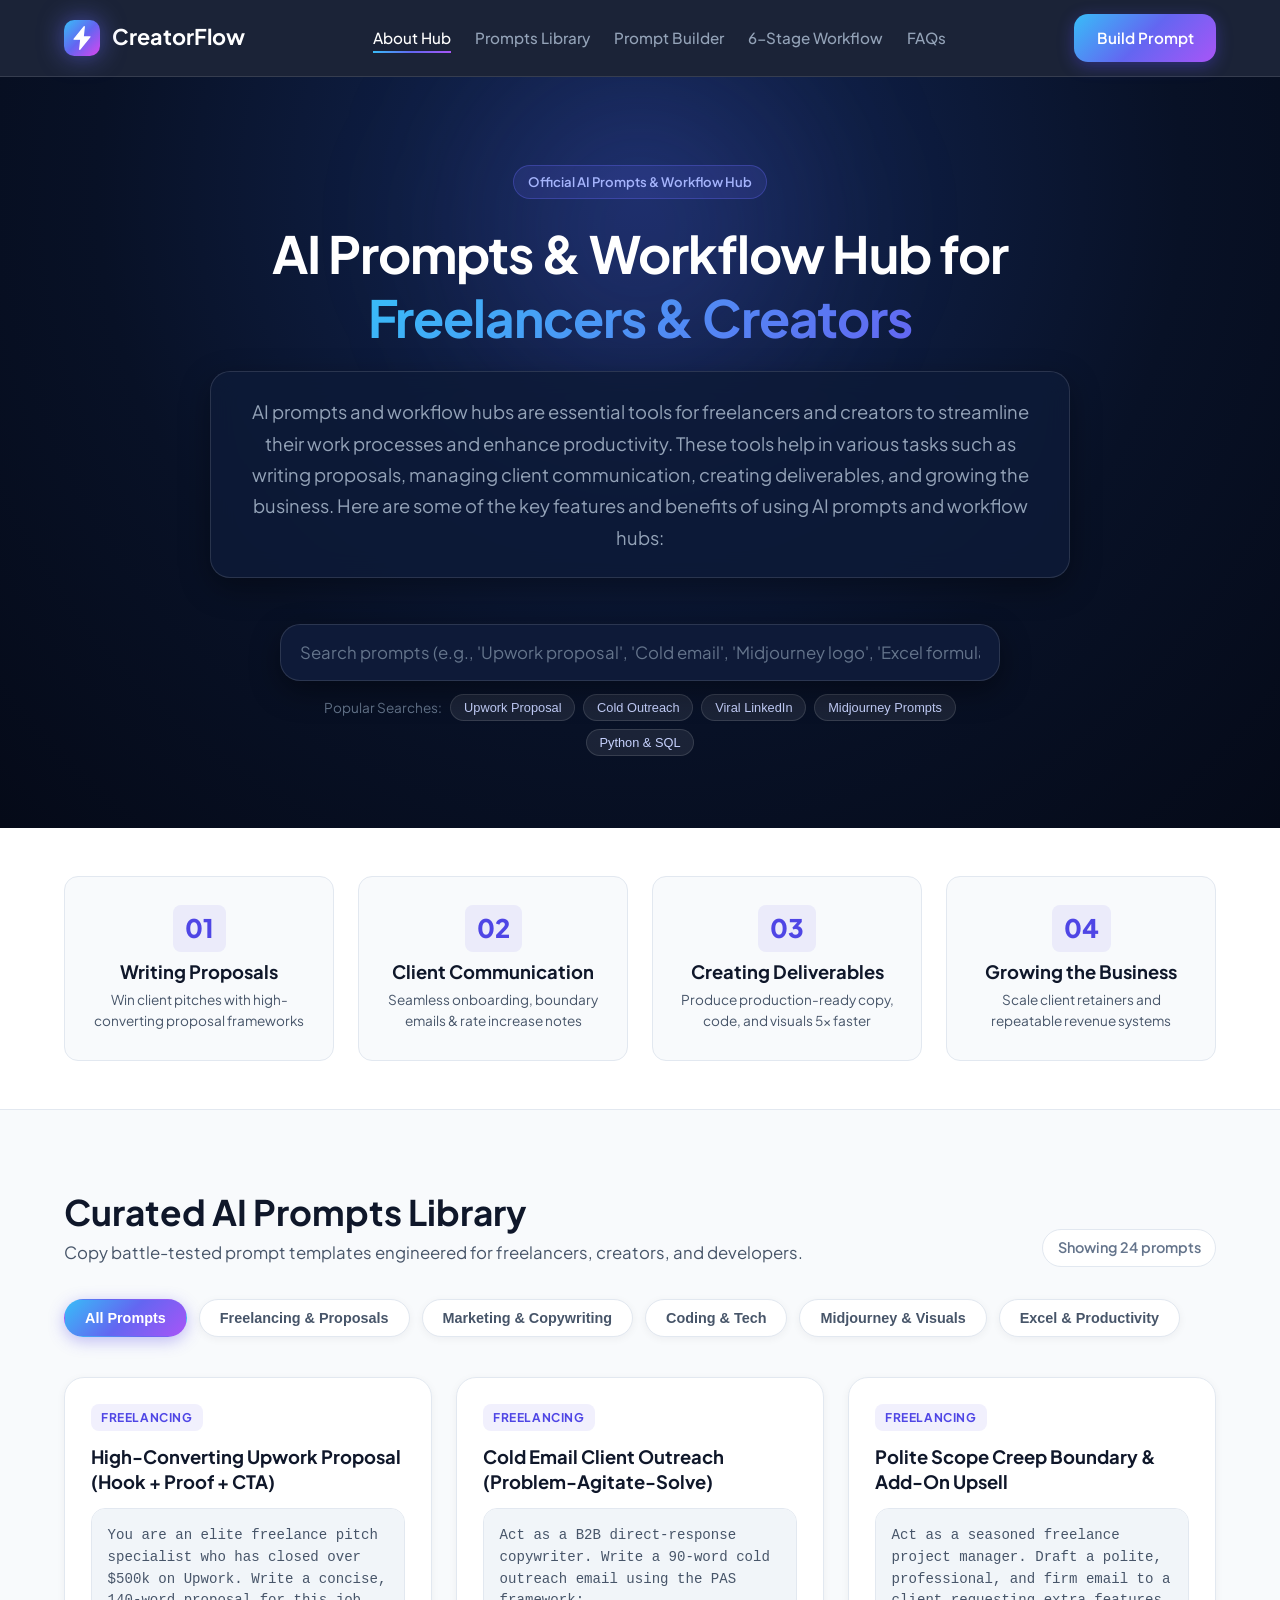
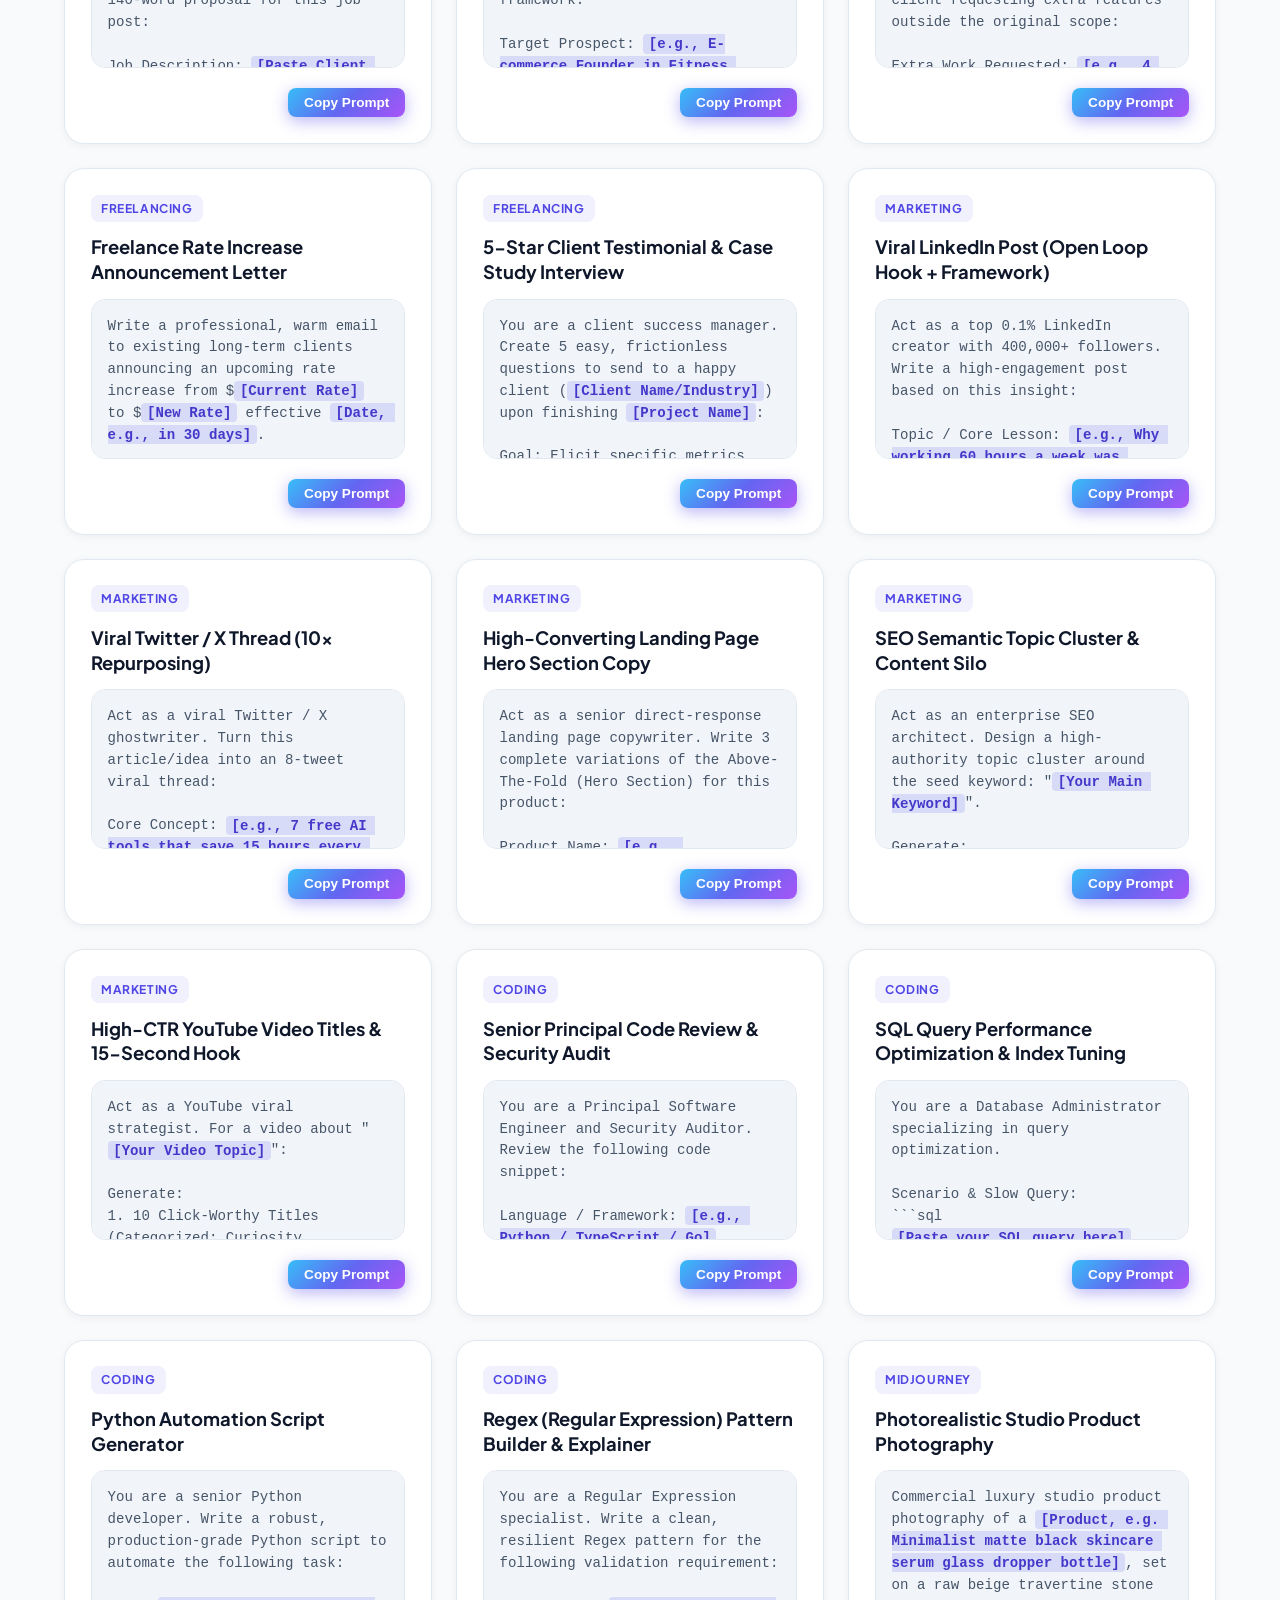
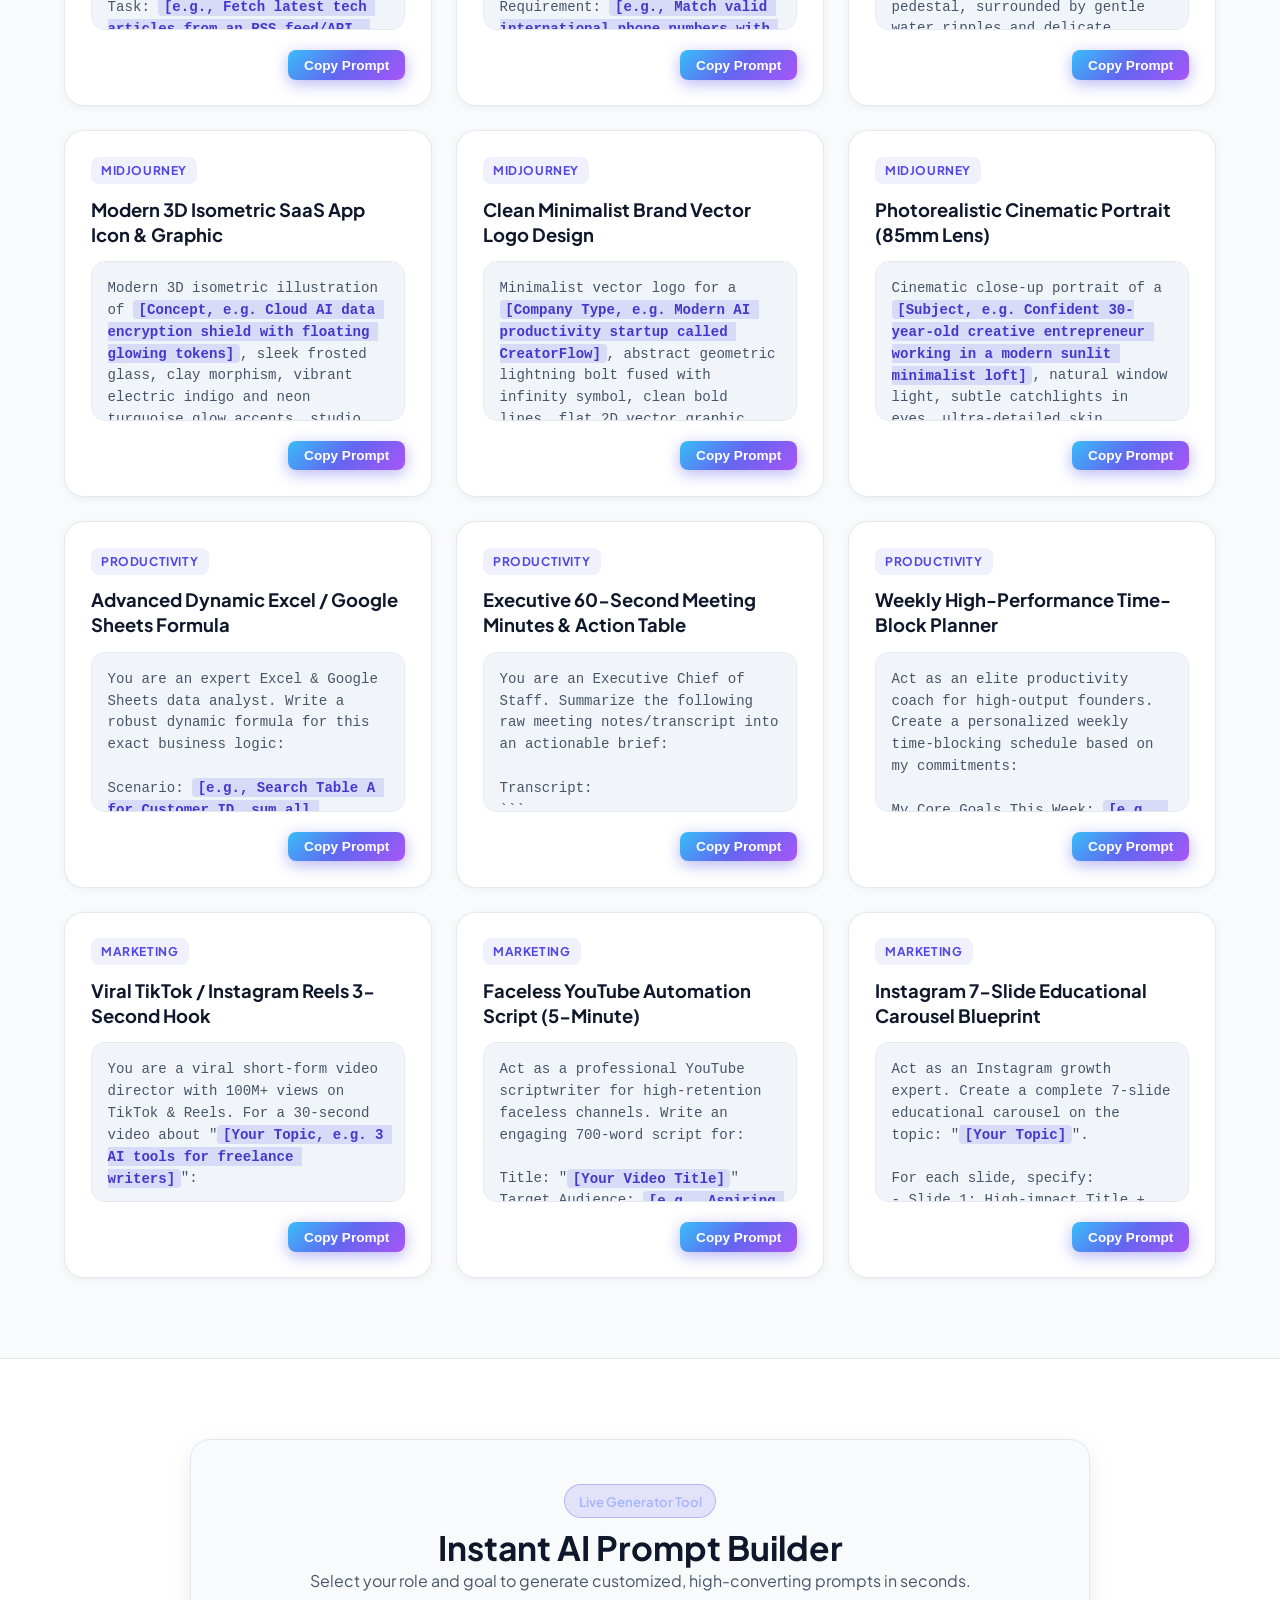
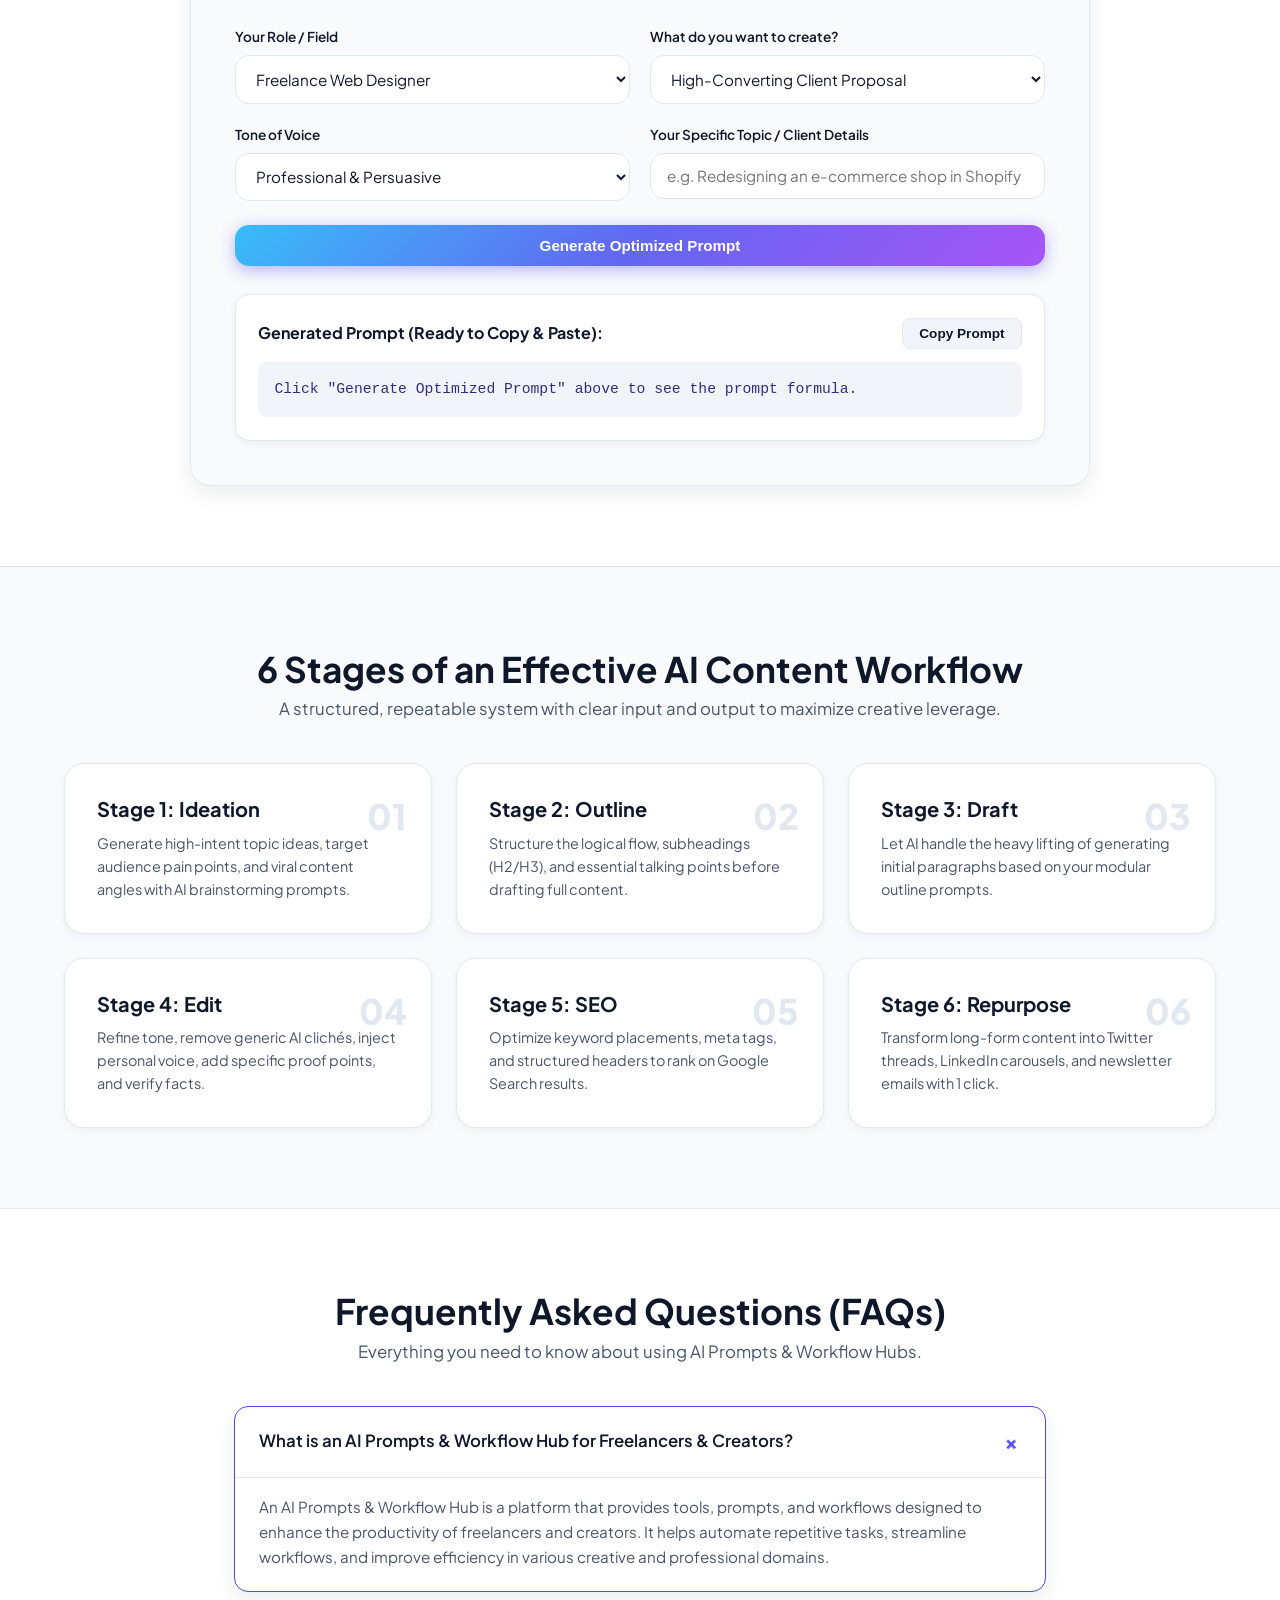
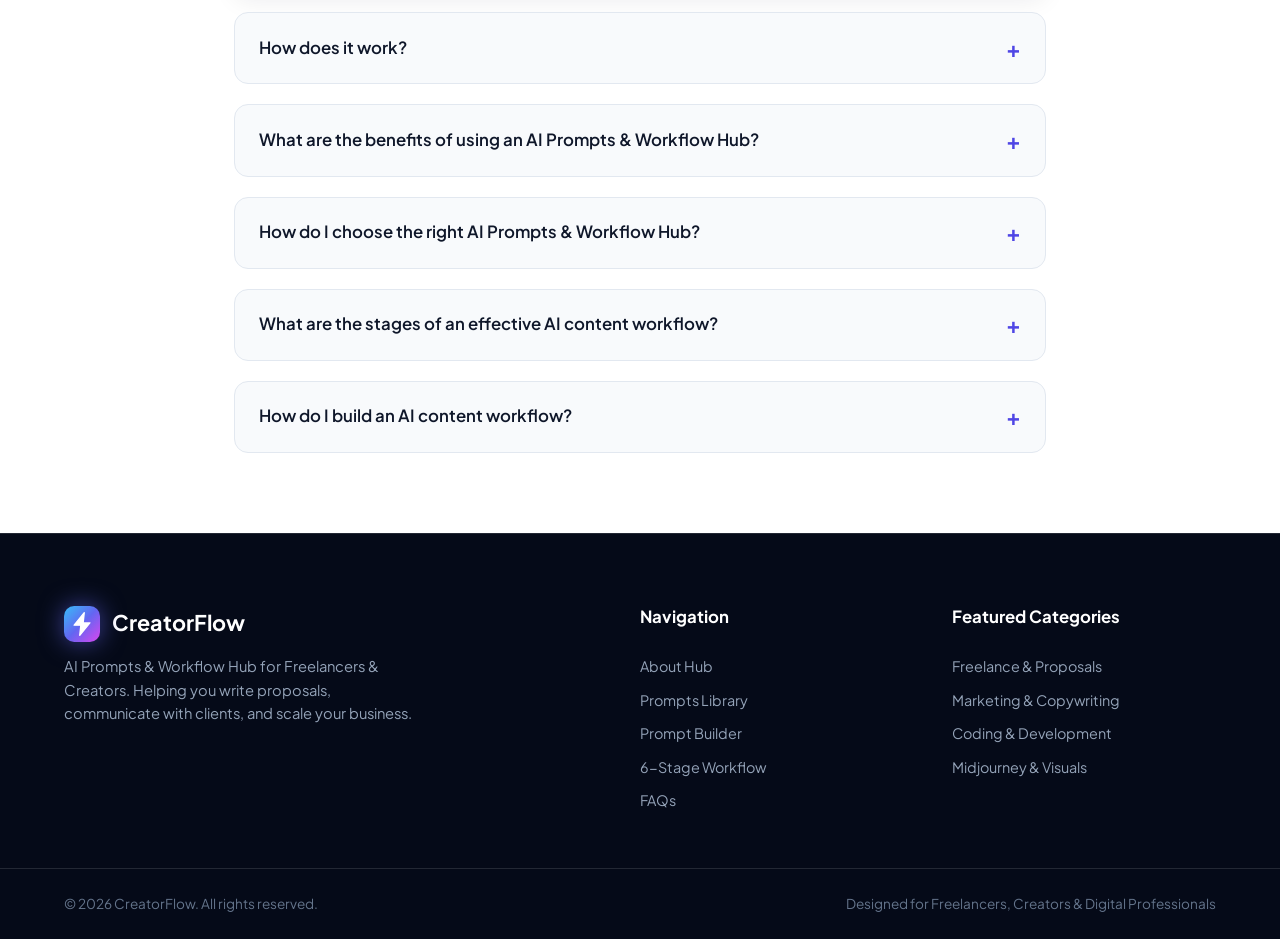
==== commit 86399da0: "Add files via upload" ====
--- a/index.html
+++ b/index.html
@@ -10,13 +10,13 @@
   <meta name="keywords" content="AI Prompts & Workflow Hub for Freelancers & Creators, ChatGPT prompts, Midjourney prompts, Freelance workflows, Copywriting prompts, Coding prompts, CreatorFlow">
   <meta name="author" content="CreatorFlow">
   <meta name="robots" content="index, follow">
-  <link rel="canonical" href="https://creatorflow.com">
+  <link rel="canonical" href="https://creator-flow-3ej.pages.dev/">
   
   <!-- Open Graph / Social Meta -->
   <meta property="og:type" content="website">
   <meta property="og:title" content="CreatorFlow — AI Prompts & Workflow Hub for Freelancers & Creators">
   <meta property="og:description" content="Streamline work processes, write proposals, manage client communication, and 10x productivity with battle-tested AI prompts.">
-  <meta property="og:url" content="https://creatorflow.com">
+  <meta property="og:url" content="https://creator-flow-3ej.pages.dev/">
   <meta property="og:site_name" content="CreatorFlow">
 
   <!-- Schema.org JSON-LD Structured Data for Google Search Console -->
@@ -110,7 +110,7 @@
 
       <nav class="nav-links">
         <a href="#about">About Hub</a>
-        <a href="#prompts" class="active">Prompts Library</a>
+        <a href="#prompts">Prompts Library</a>
         <a href="#generator">Prompt Builder</a>
         <a href="#workflows">6-Stage Workflow</a>
         <a href="#faq">FAQs</a>
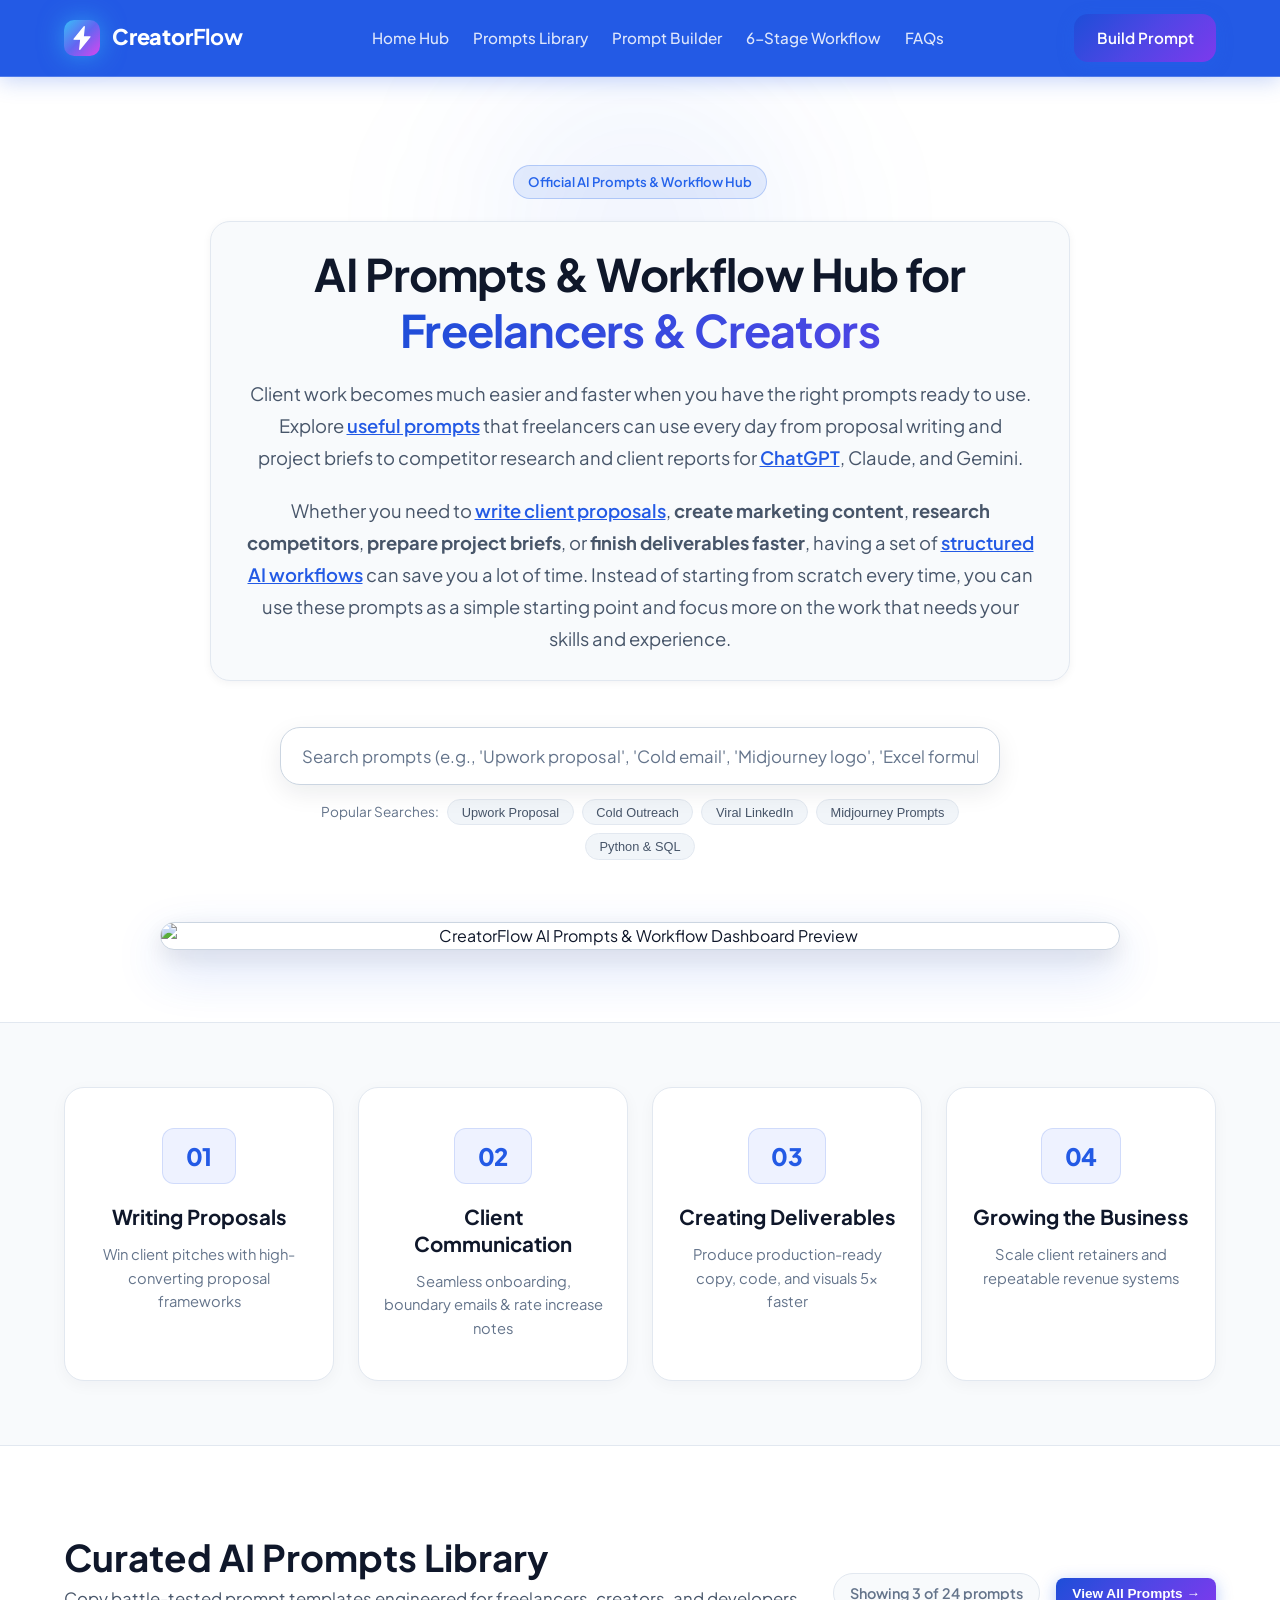
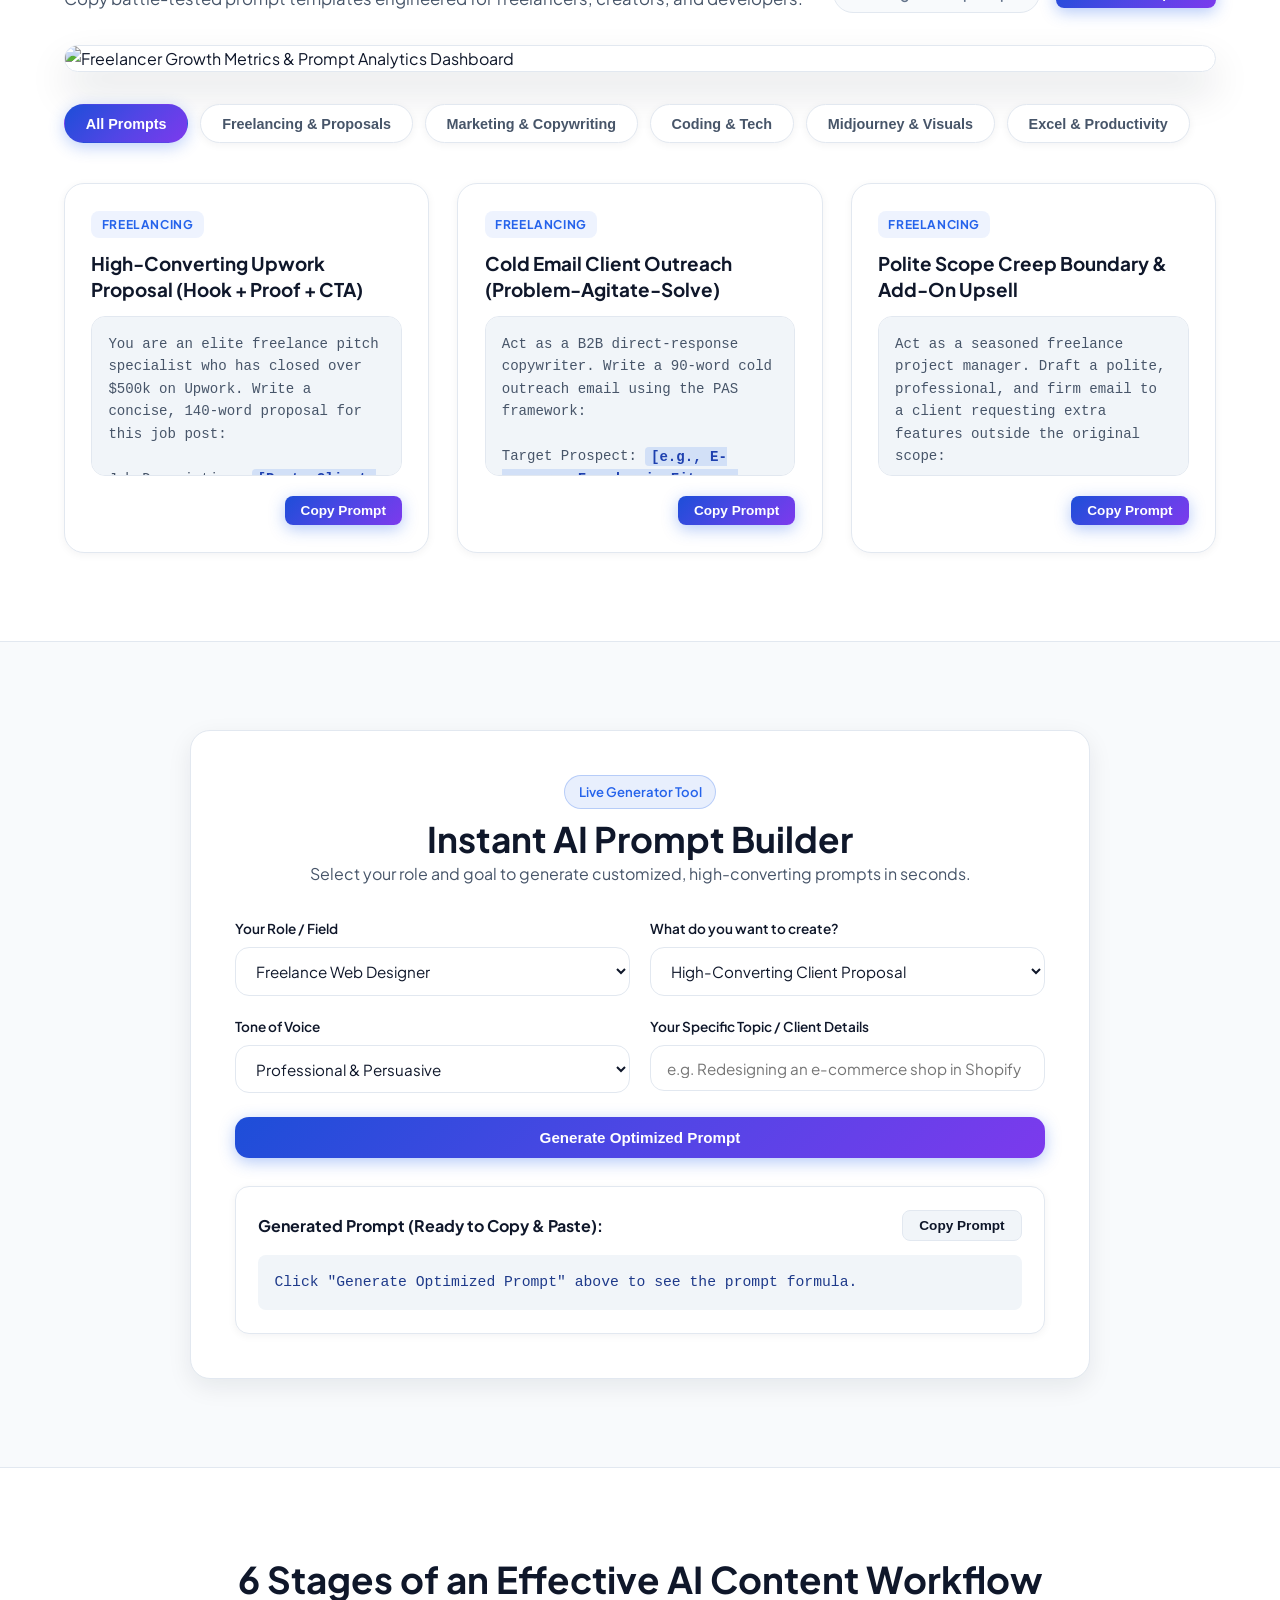
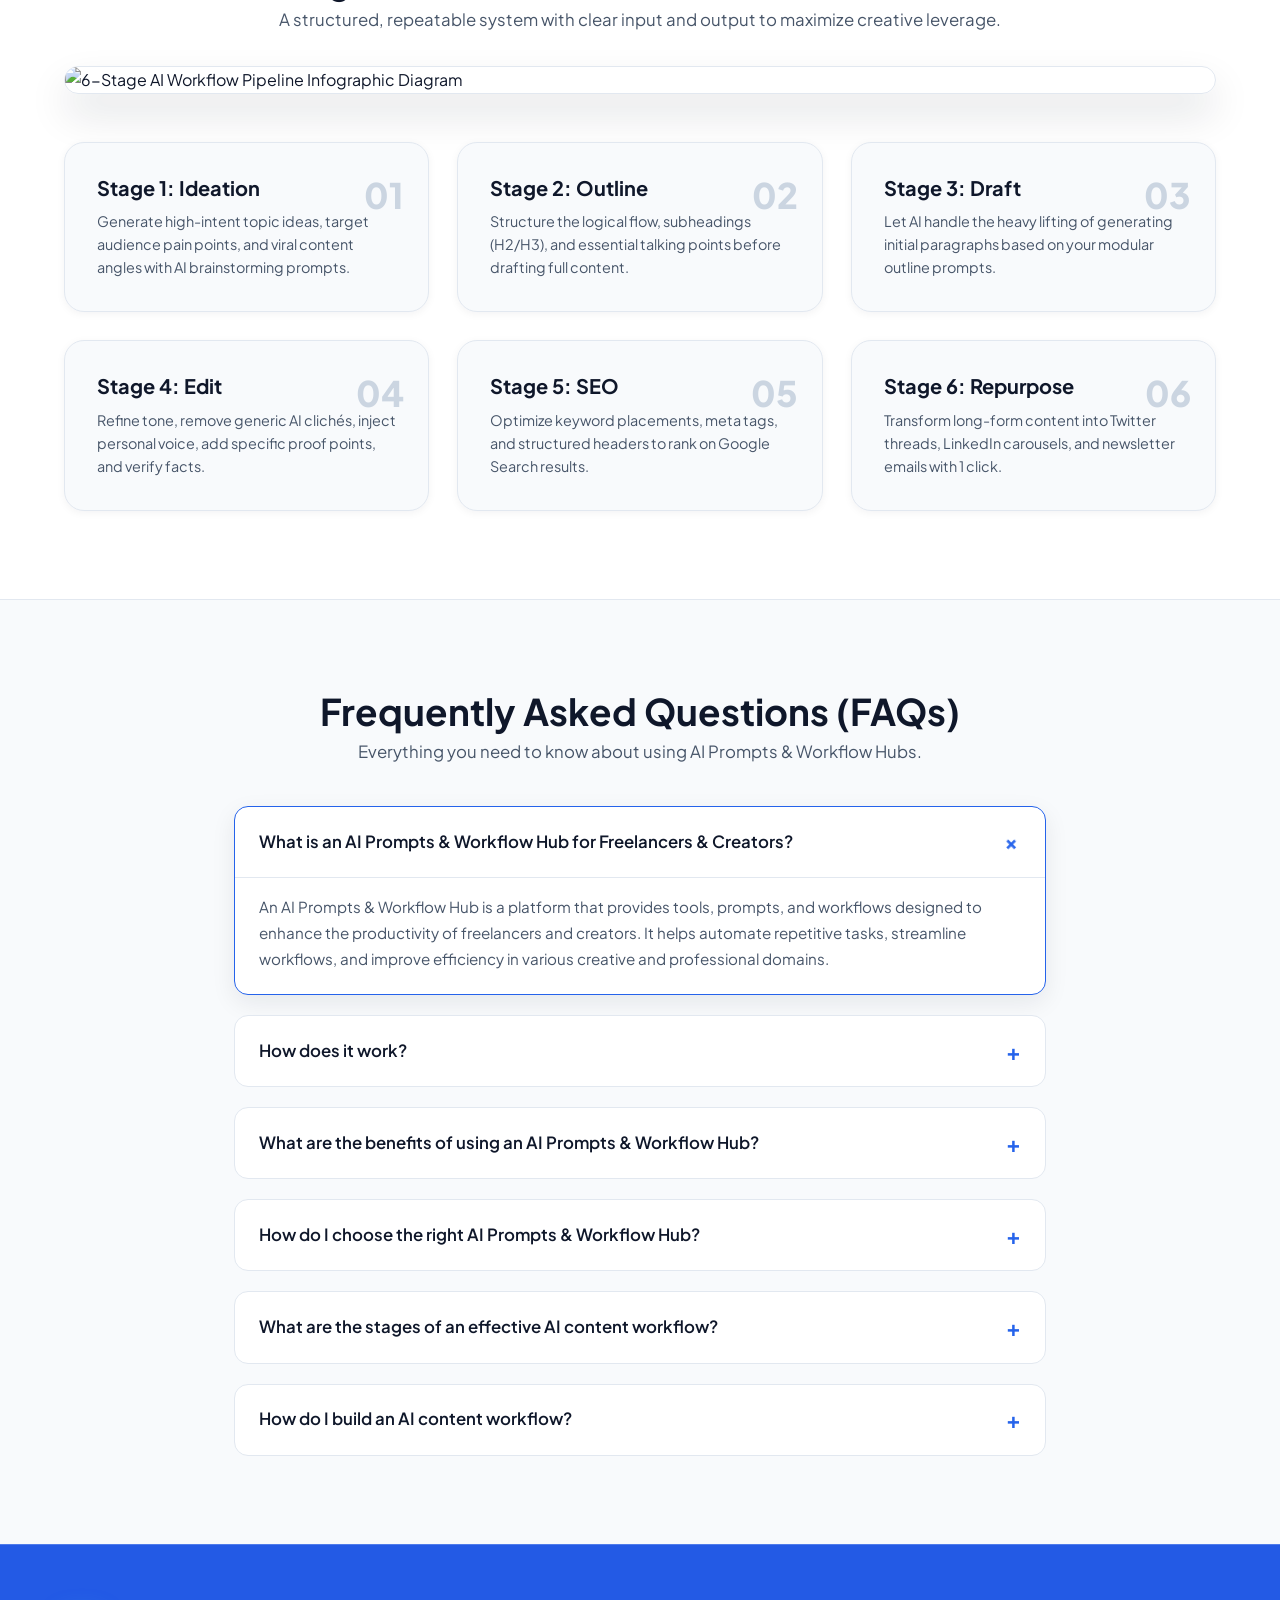
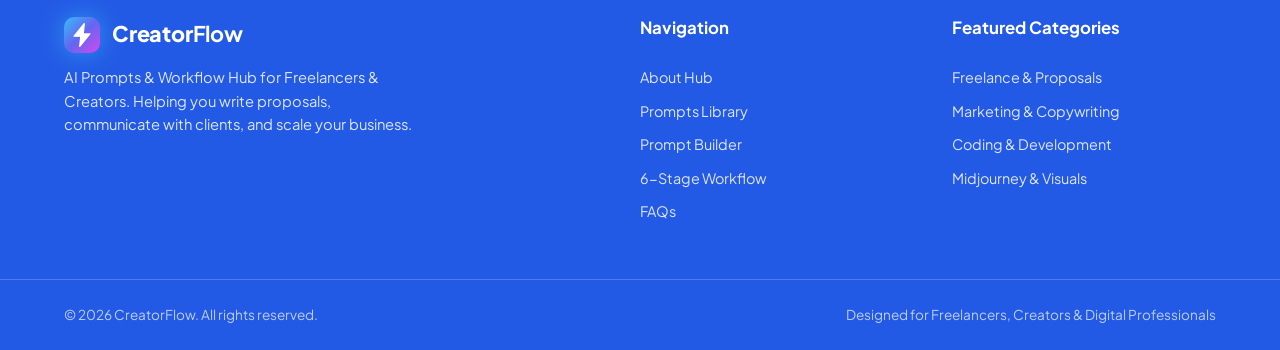
==== commit ccdaa0cf: "Add files via upload" ====
--- a/index.html
+++ b/index.html
@@ -3,75 +3,119 @@
 <head>
   <meta charset="UTF-8">
   <meta name="viewport" content="width=device-width, initial-scale=1.0">
-  <title>CreatorFlow — AI Prompts & Workflow Hub for Freelancers & Creators</title>
+  <title>CreatorFlow | AI Prompts & Workflow Hub for Freelancers & Creators</title>
   
   <!-- SEO Meta Tags -->
   <meta name="description" content="AI prompts and workflow hubs are essential tools for freelancers and creators to streamline work processes, enhance productivity, write proposals, and scale business revenue.">
-  <meta name="keywords" content="AI Prompts & Workflow Hub for Freelancers & Creators, ChatGPT prompts, Midjourney prompts, Freelance workflows, Copywriting prompts, Coding prompts, CreatorFlow">
+  <meta name="keywords" content="AI Prompts & Workflow Hub for Freelancers & Creators, ChatGPT prompts, Midjourney prompts, Freelance workflows, Copywriting prompts, Coding prompts, CreatorFlow, AI workflow hub, proposal generator">
   <meta name="author" content="CreatorFlow">
-  <meta name="robots" content="index, follow">
+  <meta name="robots" content="index, follow, max-image-preview:large, max-snippet:-1, max-video-preview:-1">
+  <meta name="theme-color" content="#060913">
   <link rel="canonical" href="https://creator-flow-3ej.pages.dev/">
   
   <!-- Open Graph / Social Meta -->
   <meta property="og:type" content="website">
-  <meta property="og:title" content="CreatorFlow — AI Prompts & Workflow Hub for Freelancers & Creators">
-  <meta property="og:description" content="Streamline work processes, write proposals, manage client communication, and 10x productivity with battle-tested AI prompts.">
+  <meta property="og:title" content="CreatorFlow | AI Prompts & Workflow Hub for Freelancers & Creators">
+  <meta property="og:description" content="AI prompts and workflow hubs are essential tools for freelancers and creators to streamline work processes, enhance productivity, write proposals, and scale business revenue.">
   <meta property="og:url" content="https://creator-flow-3ej.pages.dev/">
   <meta property="og:site_name" content="CreatorFlow">
-
-  <!-- Schema.org JSON-LD Structured Data for Google Search Console -->
+  <meta property="og:locale" content="en_US">
+
+  <!-- Twitter Card Meta -->
+  <meta name="twitter:card" content="summary_large_image">
+  <meta name="twitter:title" content="CreatorFlow | AI Prompts & Workflow Hub for Freelancers & Creators">
+  <meta name="twitter:description" content="AI prompts and workflow hubs are essential tools for freelancers and creators to streamline work processes, enhance productivity, write proposals, and scale business revenue.">
+  <meta name="twitter:url" content="https://creator-flow-3ej.pages.dev/">
+
+  <!-- Schema.org JSON-LD Structured Data Graph for Search Engines -->
   <script type="application/ld+json">
   {
     "@context": "https://schema.org",
-    "@type": "FAQPage",
-    "mainEntity": [
+    "@graph": [
       {
-        "@type": "Question",
-        "name": "What is an AI Prompts & Workflow Hub for Freelancers & Creators?",
-        "acceptedAnswer": {
-          "@type": "Answer",
-          "text": "An AI Prompts & Workflow Hub is a platform that provides tools, prompts, and workflows designed to enhance the productivity of freelancers and creators. It helps automate repetitive tasks, streamline workflows, and improve efficiency in various creative and professional domains."
+        "@type": "WebSite",
+        "@id": "https://creator-flow-3ej.pages.dev/#website",
+        "url": "https://creator-flow-3ej.pages.dev/",
+        "name": "CreatorFlow",
+        "description": "AI prompts and workflow hubs are essential tools for freelancers and creators to streamline work processes, enhance productivity, write proposals, and scale business revenue.",
+        "publisher": {
+          "@id": "https://creator-flow-3ej.pages.dev/#organization"
+        },
+        "potentialAction": {
+          "@type": "SearchAction",
+          "target": "https://creator-flow-3ej.pages.dev/?s={search_term_string}",
+          "query-input": "required name=search_term_string"
         }
       },
       {
-        "@type": "Question",
-        "name": "How does it work?",
-        "acceptedAnswer": {
-          "@type": "Answer",
-          "text": "The hub offers a range of AI tools, such as ChatGPT, Claude, and Gemini, along with structured prompt templates and automated workflows. These tools are used to handle drafting, scheduling, data entry, and client communication through repeatable, copy-paste prompts."
-        }
+        "@type": "Organization",
+        "@id": "https://creator-flow-3ej.pages.dev/#organization",
+        "name": "CreatorFlow",
+        "url": "https://creator-flow-3ej.pages.dev/",
+        "description": "AI prompts and workflow hubs are essential tools for freelancers and creators to streamline work processes, enhance productivity, write proposals, and scale business revenue."
       },
       {
-        "@type": "Question",
-        "name": "What are the benefits of using an AI Prompts & Workflow Hub?",
-        "acceptedAnswer": {
-          "@type": "Answer",
-          "text": "Using an AI Prompts & Workflow Hub can save time and mental energy, allowing freelancers and creators to focus on more creative and strategic tasks. It can also help in saving time on repetitive tasks, such as reformatting proposals or rewriting variations of the same social caption, which can lead to increased revenue."
-        }
+        "@type": "WebApplication",
+        "@id": "https://creator-flow-3ej.pages.dev/#webapp",
+        "name": "CreatorFlow AI Prompt Builder",
+        "url": "https://creator-flow-3ej.pages.dev/",
+        "applicationCategory": "BusinessApplication",
+        "operatingSystem": "All",
+        "browserRequirements": "Requires JavaScript. Requires HTML5."
       },
       {
-        "@type": "Question",
-        "name": "How do I choose the right AI Prompts & Workflow Hub?",
-        "acceptedAnswer": {
-          "@type": "Answer",
-          "text": "When selecting an AI Prompts & Workflow Hub, consider the tools that solve recurring problems, accept realistic inputs, and produce deliverables that can be edited and delivered. Look for tools that integrate well with your current workflow and reduce friction across multiple projects."
-        }
-      },
-      {
-        "@type": "Question",
-        "name": "What are the stages of an effective AI content workflow?",
-        "acceptedAnswer": {
-          "@type": "Answer",
-          "text": "An effective AI content workflow typically runs in six stages: ideation, outline, draft, edit, SEO, and repurpose. Each stage should have a clear input and output, allowing the model to handle the heavy lifting of generating and reshaping text."
-        }
-      },
-      {
-        "@type": "Question",
-        "name": "How do I build an AI content workflow?",
-        "acceptedAnswer": {
-          "@type": "Answer",
-          "text": "Building an AI content workflow involves creating a repeatable system for producing content with AI. This includes stages like ideation, outlining, drafting, editing, SEO, and repurposing. Each stage should be standardized with clear prompts and quality checkpoints to deliver reliable, high-converting results every time."
-        }
+        "@type": "FAQPage",
+        "@id": "https://creator-flow-3ej.pages.dev/#faq",
+        "mainEntity": [
+          {
+            "@type": "Question",
+            "name": "What is an AI Prompts & Workflow Hub for Freelancers & Creators?",
+            "acceptedAnswer": {
+              "@type": "Answer",
+              "text": "An AI Prompts & Workflow Hub is a platform that provides tools, prompts, and workflows designed to enhance the productivity of freelancers and creators. It helps automate repetitive tasks, streamline workflows, and improve efficiency in various creative and professional domains."
+            }
+          },
+          {
+            "@type": "Question",
+            "name": "How does it work?",
+            "acceptedAnswer": {
+              "@type": "Answer",
+              "text": "The hub offers a range of AI tools, such as ChatGPT, Claude, and Gemini, along with structured prompt templates and automated workflows. These tools are used to handle drafting, scheduling, data entry, and client communication through repeatable, copy-paste prompts."
+            }
+          },
+          {
+            "@type": "Question",
+            "name": "What are the benefits of using an AI Prompts & Workflow Hub?",
+            "acceptedAnswer": {
+              "@type": "Answer",
+              "text": "Using an AI Prompts & Workflow Hub can save time and mental energy, allowing freelancers and creators to focus on more creative and strategic tasks. It can also help in saving time on repetitive tasks, such as reformatting proposals or rewriting variations of the same social caption, which can lead to increased revenue."
+            }
+          },
+          {
+            "@type": "Question",
+            "name": "How do I choose the right AI Prompts & Workflow Hub?",
+            "acceptedAnswer": {
+              "@type": "Answer",
+              "text": "When selecting an AI Prompts & Workflow Hub, consider the tools that solve recurring problems, accept realistic inputs, and produce deliverables that can be edited and delivered. Look for tools that integrate well with your current workflow and reduce friction across multiple projects."
+            }
+          },
+          {
+            "@type": "Question",
+            "name": "What are the stages of an effective AI content workflow?",
+            "acceptedAnswer": {
+              "@type": "Answer",
+              "text": "An effective AI content workflow typically runs in six stages: ideation, outline, draft, edit, SEO, and repurpose. Each stage should have a clear input and output, allowing the model to handle the heavy lifting of generating and reshaping text."
+            }
+          },
+          {
+            "@type": "Question",
+            "name": "How do I build an AI content workflow?",
+            "acceptedAnswer": {
+              "@type": "Answer",
+              "text": "Building an AI content workflow involves creating a repeatable system for producing content with AI. This includes stages like ideation, outlining, drafting, editing, SEO, and repurposing. Each stage should be standardized with clear prompts and quality checkpoints to deliver reliable, high-converting results every time."
+            }
+          }
+        ]
       }
     ]
   }
@@ -109,35 +153,39 @@
       </a>
 
       <nav class="nav-links">
-        <a href="#about">About Hub</a>
-        <a href="#prompts">Prompts Library</a>
-        <a href="#generator">Prompt Builder</a>
-        <a href="#workflows">6-Stage Workflow</a>
-        <a href="#faq">FAQs</a>
+        <a href="index.html" class="active">Home Hub</a>
+        <a href="prompts.html">Prompts Library</a>
+        <a href="builder.html">Prompt Builder</a>
+        <a href="workflow.html">6-Stage Workflow</a>
+        <a href="faq.html">FAQs</a>
       </nav>
 
       <div class="nav-actions">
-        <a href="#generator" class="btn btn-primary">
+        <a href="builder.html" class="btn btn-primary">
           Build Prompt
         </a>
       </div>
     </div>
   </header>
 
-  <!-- Hero Section (Dark Blue) -->
-  <section class="hero-section" id="about">
+  <!-- Main Content Body -->
+  <main>
+    <!-- Hero Section (Dark Blue) -->
+    <section class="hero-section" id="about">
     <div class="container hero-content">
       <div class="badge">
         Official AI Prompts & Workflow Hub
       </div>
-      <h1 class="hero-title">
-        AI Prompts & Workflow Hub for <span class="gradient-text">Freelancers & Creators</span>
-      </h1>
-      
-      <!-- User Provided Intro Text -->
+      <!-- User Provided Intro Text with Main Heading & In-Context Hyperlinks -->
       <div class="intro-box">
+        <h1 class="hero-title" style="margin-bottom: 1.25rem; font-size: 2.8rem; text-align: center;">
+          AI Prompts & Workflow Hub for <span class="gradient-text">Freelancers & Creators</span>
+        </h1>
         <p class="hero-subtitle">
-          AI prompts and workflow hubs are essential tools for freelancers and creators to streamline their work processes and enhance productivity. These tools help in various tasks such as writing proposals, managing client communication, creating deliverables, and growing the business. Here are some of the key features and benefits of using AI prompts and workflow hubs:
+          Client work becomes much easier and faster when you have the right prompts ready to use. Explore <a href="prompts.html" style="color: #235AE5; text-decoration: underline; font-weight: 600;">useful prompts</a> that freelancers can use every day from proposal writing and project briefs to competitor research and client reports for <a href="https://chatgpt.com" target="_blank" rel="noopener" style="color: #235AE5; text-decoration: underline; font-weight: 600;">ChatGPT</a>, Claude, and Gemini.
+        </p>
+        <p class="hero-subtitle" style="margin-top: 1.25rem;">
+          Whether you need to <a href="builder.html" style="color: #235AE5; text-decoration: underline; font-weight: 600;">write client proposals</a>, <strong>create marketing content</strong>, <strong>research competitors</strong>, <strong>prepare project briefs</strong>, or <strong>finish deliverables faster</strong>, having a set of <a href="workflow.html" style="color: #235AE5; text-decoration: underline; font-weight: 600;">structured AI workflows</a> can save you a lot of time. Instead of starting from scratch every time, you can use these prompts as a simple starting point and focus more on the work that needs your skills and experience.
         </p>
       </div>
 
@@ -156,31 +204,38 @@
           <button class="quick-tag" data-tag="Coding">Python & SQL</button>
         </div>
       </div>
+
+      <!-- Hero Dashboard Preview Showcase Image -->
+      <div class="hero-image-wrapper">
+        <img src="assets/images/hero_dashboard.jpg" alt="CreatorFlow AI Prompts & Workflow Dashboard Preview" class="hero-preview-img" loading="eager">
+      </div>
     </div>
   </section>
 
-  <!-- Key Benefits Grid (White Section) -->
+  <!-- Key Benefits Grid (Clean 4-Column Layout Matching Reference Design) -->
   <section class="stats-bar">
-    <div class="container stats-grid">
-      <div class="stat-item">
-        <div class="stat-num">01</div>
-        <h3>Writing Proposals</h3>
-        <p>Win client pitches with high-converting proposal frameworks</p>
-      </div>
-      <div class="stat-item">
-        <div class="stat-num">02</div>
-        <h3>Client Communication</h3>
-        <p>Seamless onboarding, boundary emails & rate increase notes</p>
-      </div>
-      <div class="stat-item">
-        <div class="stat-num">03</div>
-        <h3>Creating Deliverables</h3>
-        <p>Produce production-ready copy, code, and visuals 5x faster</p>
-      </div>
-      <div class="stat-item">
-        <div class="stat-num">04</div>
-        <h3>Growing the Business</h3>
-        <p>Scale client retainers and repeatable revenue systems</p>
+    <div class="container">
+      <div class="stats-grid">
+        <div class="stat-item">
+          <div class="stat-num">01</div>
+          <h3>Writing Proposals</h3>
+          <p>Win client pitches with high-converting proposal frameworks</p>
+        </div>
+        <div class="stat-item">
+          <div class="stat-num">02</div>
+          <h3>Client Communication</h3>
+          <p>Seamless onboarding, boundary emails & rate increase notes</p>
+        </div>
+        <div class="stat-item">
+          <div class="stat-num">03</div>
+          <h3>Creating Deliverables</h3>
+          <p>Produce production-ready copy, code, and visuals 5x faster</p>
+        </div>
+        <div class="stat-item">
+          <div class="stat-num">04</div>
+          <h3>Growing the Business</h3>
+          <p>Scale client retainers and repeatable revenue systems</p>
+        </div>
       </div>
     </div>
   </section>
@@ -193,7 +248,15 @@
           <h2>Curated AI Prompts Library</h2>
           <p>Copy battle-tested prompt templates engineered for freelancers, creators, and developers.</p>
         </div>
-        <div class="active-count" id="prompt-count">Showing 24 prompts</div>
+        <div class="section-header-actions" style="display: flex; align-items: center; gap: 1rem; flex-wrap: wrap;">
+          <div class="active-count" id="prompt-count">Showing 3 prompts</div>
+          <button id="view-all-prompts-btn" class="btn btn-primary btn-sm">View All Prompts &rarr;</button>
+        </div>
+      </div>
+
+      <!-- Growth & Performance Banner Showcase Image -->
+      <div class="workflow-visual-banner" style="margin-bottom: 2rem;">
+        <img src="assets/images/freelance_growth.jpg" alt="Freelancer Growth Metrics & Prompt Analytics Dashboard" class="workflow-banner-img" loading="lazy">
       </div>
 
       <!-- Category Filter Pills -->
@@ -288,6 +351,11 @@
         <p>A structured, repeatable system with clear input and output to maximize creative leverage.</p>
       </div>
 
+      <!-- 6-Stage AI Workflow Pipeline Infographic Banner -->
+      <div class="workflow-visual-banner">
+        <img src="assets/images/workflow_pipeline.jpg" alt="6-Stage AI Workflow Pipeline Infographic Diagram" class="workflow-banner-img" loading="lazy">
+      </div>
+
       <div class="workflows-grid">
         <div class="workflow-card">
           <div class="workflow-step-num">01</div>
@@ -408,6 +476,8 @@
     </div>
   </section>
 
+  </main>
+
   <!-- Footer (Dark Blue) -->
   <footer class="footer">
     <div class="container footer-content">
--- a/style.css
+++ b/style.css
@@ -1,25 +1,27 @@
 /* ==========================================================
-   CreatorFlow Stylesheet
-   - Header, Hero & Footer: Premium Dark Blue Navy (#070d1e / #0a142f)
-   - Middle Content Sections: Clean White & Light Contrast
-   - Full Smooth CSS Animations & Micro-Interactions
+   CreatorFlow Stylesheet — Crisp White Body with Blue Header & Footer
+   - Header & Footer: Rich Navy Blue (#0f172a / #0a192f)
+   - Body & Middle Sections: Clean White & Light Background (#ffffff / #f8fafc)
+   - High Contrast Typography & Micro-Interactions
    ========================================================== */
 
 :root {
-  /* Dark Blue Palette (Header, Hero & Footer) */
-  --navy-darkest: #050a18;
-  --navy-dark: #081126;
-  --navy-surface: #0e1a38;
-  --navy-card: rgba(14, 26, 56, 0.85);
-  --navy-border: rgba(255, 255, 255, 0.12);
+  /* Exact Royal Blue Palette for Header & Footer (#235AE5) */
+  --header-footer-bg: #235AE5;
+  --navy-darkest: #1a48c4;
+  --navy-dark: #235AE5;
+  --navy-surface: #386ef3;
+  --navy-card: rgba(35, 90, 229, 0.95);
+  --navy-border: rgba(255, 255, 255, 0.2);
   --navy-text-primary: #ffffff;
-  --navy-text-secondary: #94a3b8;
-  --navy-text-muted: #64748b;
-
-  /* White & Light Content Palette (Middle Sections) */
+  --navy-text-secondary: rgba(255, 255, 255, 0.85);
+  --navy-text-muted: rgba(255, 255, 255, 0.7);
+
+  /* Crisp White Background Palette for Body Content */
   --light-bg-main: #f8fafc;
   --light-bg-surface: #ffffff;
   --light-card-bg: #ffffff;
+  --light-card-hover: #ffffff;
   --light-border: #e2e8f0;
   --light-border-hover: #cbd5e1;
   --light-text-primary: #0f172a;
@@ -31,15 +33,15 @@
   --accent-blue: #2563eb;
   --accent-indigo: #4f46e5;
   --accent-cyan: #06b6d4;
-  --brand-gradient: linear-gradient(135deg, #38bdf8 0%, #6366f1 50%, #a855f7 100%);
-  --brand-gradient-hover: linear-gradient(135deg, #0284c7 0%, #4f46e5 50%, #9333ea 100%);
-  --glow-color: rgba(99, 102, 241, 0.35);
+  --brand-gradient: linear-gradient(135deg, #1d4ed8 0%, #4f46e5 50%, #7c3aed 100%);
+  --brand-gradient-hover: linear-gradient(135deg, #1e40af 0%, #4338ca 50%, #6d28d9 100%);
+  --glow-color: rgba(37, 99, 235, 0.25);
 
   /* Shadows & Radii */
   --shadow-sm: 0 2px 8px rgba(15, 23, 42, 0.05);
   --shadow-md: 0 8px 24px rgba(15, 23, 42, 0.08);
   --shadow-lg: 0 20px 40px rgba(15, 23, 42, 0.12);
-  --shadow-card-hover: 0 16px 36px rgba(79, 70, 229, 0.14);
+  --shadow-card-hover: 0 14px 32px rgba(37, 99, 235, 0.12);
 
   --radius-sm: 8px;
   --radius-md: 14px;
@@ -68,6 +70,22 @@
   color: var(--light-text-primary);
   line-height: 1.6;
   overflow-x: hidden;
+}
+
+/* Custom Scrollbar */
+::-webkit-scrollbar {
+  width: 10px;
+}
+::-webkit-scrollbar-track {
+  background: var(--light-bg-main);
+}
+::-webkit-scrollbar-thumb {
+  background: #cbd5e1;
+  border-radius: var(--radius-full);
+  border: 2px solid var(--light-bg-main);
+}
+::-webkit-scrollbar-thumb:hover {
+  background: #2563eb;
 }
 
 .container {
@@ -103,16 +121,16 @@
   align-items: center;
   gap: 0.5rem;
   padding: 0.35rem 0.85rem;
-  background: rgba(99, 102, 241, 0.15);
-  border: 1px solid rgba(99, 102, 241, 0.35);
-  color: #a5b4fc;
+  background: rgba(37, 99, 235, 0.1);
+  border: 1px solid rgba(37, 99, 235, 0.25);
+  color: var(--accent-blue);
   border-radius: var(--radius-full);
   font-size: 0.82rem;
   font-weight: 600;
   animation: pulseBadge 3s infinite ease-in-out;
 }
 
-/* Buttons & Animations */
+/* Buttons */
 .btn {
   display: inline-flex;
   align-items: center;
@@ -132,7 +150,7 @@
 .btn-primary {
   background: var(--brand-gradient);
   color: #ffffff;
-  box-shadow: 0 4px 16px rgba(79, 70, 229, 0.4);
+  box-shadow: 0 4px 16px rgba(37, 99, 235, 0.35);
 }
 
 .btn-primary::after {
@@ -152,7 +170,7 @@
 
 .btn-primary:hover {
   transform: translateY(-2px) scale(1.02);
-  box-shadow: 0 8px 24px rgba(79, 70, 229, 0.5);
+  box-shadow: 0 8px 24px rgba(37, 99, 235, 0.45);
 }
 
 .btn-secondary {
@@ -162,9 +180,9 @@
 }
 
 .btn-secondary:hover {
-  background: var(--accent-indigo);
+  background: var(--accent-blue);
   color: #ffffff;
-  border-color: var(--accent-indigo);
+  border-color: var(--accent-blue);
 }
 
 .btn-sm {
@@ -178,7 +196,7 @@
 }
 
 /* ==========================================================
-   HEADER & NAVBAR (DARK BLUE)
+   HEADER & NAVBAR (BLUE THEME)
    ========================================================== */
 .navbar {
   position: sticky;
@@ -186,9 +204,10 @@
   z-index: 100;
   backdrop-filter: blur(20px);
   -webkit-backdrop-filter: blur(20px);
-  background: rgba(8, 17, 38, 0.92);
-  border-bottom: 1px solid var(--navy-border);
+  background: #235AE5;
+  border-bottom: 1px solid rgba(255, 255, 255, 0.2);
   padding: 0.85rem 0;
+  box-shadow: 0 4px 20px rgba(35, 90, 229, 0.25);
   animation: slideDown 0.6s ease-out;
 }
 
@@ -206,8 +225,9 @@
   align-items: center;
   gap: 0.75rem;
   font-size: 1.35rem;
-  font-weight: 700;
+  font-weight: 800;
   color: var(--navy-text-primary);
+  letter-spacing: -0.01em;
 }
 
 .brand-icon-wrapper {
@@ -216,7 +236,7 @@
   display: flex;
   align-items: center;
   justify-content: center;
-  filter: drop-shadow(0 0 12px rgba(99, 102, 241, 0.6));
+  filter: drop-shadow(0 0 12px rgba(56, 189, 248, 0.6));
   animation: logoGlow 4s infinite alternate ease-in-out;
 }
 
@@ -232,7 +252,7 @@
     transform: scale(1);
   }
   100% {
-    filter: drop-shadow(0 0 18px rgba(217, 70, 239, 0.8));
+    filter: drop-shadow(0 0 18px rgba(99, 102, 241, 0.8));
     transform: scale(1.05);
   }
 }
@@ -278,14 +298,15 @@
 }
 
 /* ==========================================================
-   HERO SECTION (DARK BLUE WITH ANIMATED GLOW)
+   HERO SECTION (WHITE BACKGROUND WITH ELEGANT BLUE ACCENTS)
    ========================================================== */
 .hero-section {
   padding: 5.5rem 0 4.5rem;
   text-align: center;
   position: relative;
-  background: radial-gradient(circle at 50% 15%, #132757 0%, var(--navy-dark) 60%, var(--navy-darkest) 100%);
-  color: var(--navy-text-primary);
+  background: #ffffff;
+  color: var(--light-text-primary);
+  border-bottom: 1px solid var(--light-border);
   overflow: hidden;
 }
 
@@ -294,12 +315,11 @@
   position: absolute;
   width: 500px;
   height: 500px;
-  background: radial-gradient(circle, rgba(99, 102, 241, 0.2) 0%, transparent 70%);
+  background: radial-gradient(circle, rgba(37, 99, 235, 0.08) 0%, transparent 70%);
   top: -100px;
   left: 50%;
   transform: translateX(-50%);
   filter: blur(60px);
-  animation: floatOrb 8s infinite alternate ease-in-out;
   pointer-events: none;
 }
 
@@ -314,27 +334,26 @@
 }
 
 .hero-title {
-  font-size: 3.2rem;
-  max-width: 900px;
+  font-size: 3.3rem;
+  max-width: 920px;
   letter-spacing: -0.02em;
-  color: #ffffff;
+  color: var(--light-text-primary);
 }
 
 .intro-box {
-  background: var(--navy-card);
-  border: 1px solid var(--navy-border);
-  padding: 1.5rem 2rem;
+  background: var(--light-bg-main);
+  border: 1px solid var(--light-border);
+  padding: 1.5rem 2.2rem;
   border-radius: var(--radius-lg);
   max-width: 860px;
-  backdrop-filter: blur(12px);
-  box-shadow: 0 10px 30px rgba(0, 0, 0, 0.35);
+  box-shadow: var(--shadow-sm);
   animation: fadeInUp 1s ease-out;
 }
 
 .hero-subtitle {
   font-size: 1.15rem;
-  color: var(--navy-text-secondary);
-  line-height: 1.7;
+  color: var(--light-text-secondary);
+  line-height: 1.75;
 }
 
 /* Hero Search Box */
@@ -349,21 +368,21 @@
   position: relative;
   display: flex;
   align-items: center;
-  background: var(--navy-surface);
-  border: 1px solid var(--navy-border);
+  background: #ffffff;
+  border: 1px solid var(--light-border-hover);
   border-radius: var(--radius-lg);
-  padding: 0.5rem 1.2rem;
-  box-shadow: 0 10px 30px rgba(0, 0, 0, 0.4);
+  padding: 0.55rem 1.3rem;
+  box-shadow: var(--shadow-md);
   transition: var(--transition);
 }
 
 .search-box:focus-within {
-  border-color: #6366f1;
-  box-shadow: 0 0 0 4px rgba(99, 102, 241, 0.3), 0 12px 30px rgba(0, 0, 0, 0.5);
+  border-color: var(--accent-blue);
+  box-shadow: 0 0 0 4px rgba(37, 99, 235, 0.15), var(--shadow-md);
 }
 
 .search-icon {
-  color: #818cf8;
+  color: var(--accent-blue);
   font-size: 1.25rem;
   margin-right: 0.85rem;
 }
@@ -372,7 +391,7 @@
   width: 100%;
   background: transparent;
   border: none;
-  color: #ffffff;
+  color: var(--light-text-primary);
   font-size: 1.05rem;
   font-family: inherit;
   outline: none;
@@ -380,19 +399,19 @@
 }
 
 .search-box input::placeholder {
-  color: var(--navy-text-muted);
+  color: var(--light-text-muted);
 }
 
 .clear-btn {
   background: transparent;
   border: none;
-  color: var(--navy-text-muted);
+  color: var(--light-text-muted);
   cursor: pointer;
   padding: 0.5rem;
 }
 
 .clear-btn:hover {
-  color: #ffffff;
+  color: var(--light-text-primary);
 }
 
 .quick-tags {
@@ -403,14 +422,14 @@
   gap: 0.5rem;
   margin-top: 0.85rem;
   font-size: 0.85rem;
-  color: var(--navy-text-muted);
+  color: var(--light-text-muted);
 }
 
 .quick-tag {
-  background: rgba(255, 255, 255, 0.08);
-  border: 1px solid var(--navy-border);
-  color: #c7d2fe;
-  padding: 0.3rem 0.8rem;
+  background: var(--light-box-bg);
+  border: 1px solid var(--light-border);
+  color: var(--light-text-secondary);
+  padding: 0.3rem 0.85rem;
   border-radius: var(--radius-full);
   font-size: 0.8rem;
   cursor: pointer;
@@ -418,20 +437,127 @@
 }
 
 .quick-tag:hover {
-  background: #6366f1;
+  background: var(--accent-blue);
   color: #ffffff;
-  border-color: #6366f1;
+  border-color: var(--accent-blue);
   transform: translateY(-2px);
 }
 
+/* Hero Showcase Image Frame */
+.hero-image-wrapper {
+  margin-top: 2.5rem;
+  width: 100%;
+  max-width: 960px;
+  border-radius: var(--radius-lg);
+  overflow: hidden;
+  box-shadow: 0 20px 50px rgba(35, 90, 229, 0.2), 0 8px 24px rgba(15, 23, 42, 0.1);
+  border: 1px solid var(--light-border-hover);
+  background: #ffffff;
+  transition: var(--transition);
+  animation: fadeInUp 1.4s ease-out;
+}
+
+.hero-image-wrapper:hover {
+  transform: translateY(-4px);
+  box-shadow: 0 25px 60px rgba(35, 90, 229, 0.28);
+}
+
+.hero-preview-img {
+  width: 100%;
+  height: auto;
+  display: block;
+  object-fit: cover;
+}
+
+/* Feature Layout Grid with Visual */
+.benefit-layout-grid {
+  display: grid;
+  grid-template-columns: 1.2fr 1fr;
+  gap: 2.5rem;
+  align-items: center;
+}
+
+.benefit-visual-frame {
+  border-radius: var(--radius-lg);
+  overflow: hidden;
+  box-shadow: var(--shadow-lg);
+  border: 1px solid var(--light-border);
+  transition: var(--transition);
+}
+
+.benefit-visual-frame:hover {
+  transform: scale(1.02);
+}
+
+.feature-visual-img {
+  width: 100%;
+  height: auto;
+  display: block;
+  object-fit: cover;
+}
+
+/* Workflow Visual Banner */
+.workflow-visual-banner {
+  margin-bottom: 3rem;
+  border-radius: var(--radius-lg);
+  overflow: hidden;
+  box-shadow: var(--shadow-lg);
+  border: 1px solid var(--light-border);
+}
+
+.workflow-banner-img {
+  width: 100%;
+  height: auto;
+  display: block;
+  object-fit: cover;
+}
+
+/* Standardized Hub Internal & External Links Bar */
+.hub-links-bar {
+  background: #ffffff;
+  border: 1px solid #e2e8f0;
+  border-radius: 16px;
+  padding: 1.25rem 1.75rem;
+  margin: 2rem 0;
+  display: flex;
+  flex-wrap: wrap;
+  align-items: center;
+  justify-content: space-between;
+  gap: 1.25rem;
+  box-shadow: 0 4px 16px rgba(15, 23, 42, 0.04);
+}
+
+.hub-links-group {
+  display: flex;
+  align-items: center;
+  gap: 0.75rem;
+  flex-wrap: wrap;
+}
+
+.hub-links-title {
+  font-weight: 700;
+  color: #0f172a;
+  font-size: 0.92rem;
+}
+
+.hub-link-item {
+  color: #235AE5;
+  font-weight: 600;
+  font-size: 0.9rem;
+  transition: all 0.2s ease;
+}
+
+.hub-link-item:hover {
+  text-decoration: underline;
+  color: #1d4ed8;
+}
+
 /* ==========================================================
-   MIDDLE SECTIONS (CRISP WHITE & LIGHT BACKGROUND)
+   STATS BAR (4 COLUMNS MATCHING REFERENCE DESIGN)
    ========================================================== */
-
-/* Key Benefits Bar */
 .stats-bar {
-  padding: 3rem 0;
-  background: #ffffff;
+  padding: 4rem 0;
+  background: var(--light-bg-main);
   border-bottom: 1px solid var(--light-border);
 }
 
@@ -439,49 +565,65 @@
   display: grid;
   grid-template-columns: repeat(4, 1fr);
   gap: 1.5rem;
+  width: 100%;
 }
 
 .stat-item {
-  background: var(--light-bg-main);
-  border: 1px solid var(--light-border);
-  padding: 1.75rem 1.25rem;
-  border-radius: var(--radius-md);
+  background: #ffffff;
+  border: 1px solid #e2e8f0;
+  padding: 2.5rem 1.5rem;
+  border-radius: 20px;
   text-align: center;
   transition: var(--transition);
+  box-shadow: 0 4px 16px rgba(15, 23, 42, 0.04);
+  display: flex;
+  flex-direction: column;
+  align-items: center;
+  justify-content: flex-start;
+  height: 100%;
 }
 
 .stat-item:hover {
-  transform: translateY(-5px);
-  box-shadow: var(--shadow-md);
+  transform: translateY(-6px);
   border-color: #cbd5e1;
+  box-shadow: 0 12px 30px rgba(35, 90, 229, 0.12);
 }
 
 .stat-num {
-  font-size: 1.6rem;
+  font-size: 1.5rem;
   font-weight: 800;
-  color: var(--accent-indigo);
-  margin-bottom: 0.5rem;
-  display: inline-block;
-  background: rgba(79, 70, 229, 0.08);
-  padding: 0.2rem 0.75rem;
-  border-radius: var(--radius-sm);
+  color: #235AE5;
+  margin-bottom: 1.25rem;
+  display: inline-flex;
+  align-items: center;
+  justify-content: center;
+  background: #eef2ff;
+  border: 1px solid rgba(35, 90, 229, 0.15);
+  padding: 0.5rem 1.4rem;
+  border-radius: 12px;
+  letter-spacing: -0.01em;
 }
 
 .stat-item h3 {
-  font-size: 1.15rem;
-  color: var(--light-text-primary);
-  margin-bottom: 0.35rem;
+  font-size: 1.28rem;
+  font-weight: 700;
+  color: #0f172a;
+  margin-bottom: 0.75rem;
+  line-height: 1.3;
 }
 
 .stat-item p {
-  color: var(--light-text-secondary);
-  font-size: 0.85rem;
-}
-
-/* Prompts Section (White) */
+  color: #64748b;
+  font-size: 0.92rem;
+  line-height: 1.6;
+}
+
+/* ==========================================================
+   PROMPTS SECTION (WHITE BACKGROUND)
+   ========================================================== */
 .prompts-section {
-  padding: 5rem 0;
-  background: var(--light-bg-main);
+  padding: 5.5rem 0;
+  background: #ffffff;
 }
 
 .section-header {
@@ -498,7 +640,7 @@
 }
 
 .section-header h2 {
-  font-size: 2.2rem;
+  font-size: 2.3rem;
   color: var(--light-text-primary);
 }
 
@@ -512,8 +654,8 @@
   font-size: 0.9rem;
   color: var(--light-text-muted);
   font-weight: 600;
-  background: #ffffff;
-  padding: 0.4rem 0.9rem;
+  background: var(--light-bg-main);
+  padding: 0.45rem 1rem;
   border-radius: var(--radius-full);
   border: 1px solid var(--light-border);
 }
@@ -530,7 +672,7 @@
   display: flex;
   align-items: center;
   gap: 0.5rem;
-  padding: 0.65rem 1.25rem;
+  padding: 0.65rem 1.3rem;
   background: #ffffff;
   border: 1px solid var(--light-border);
   color: var(--light-text-secondary);
@@ -543,8 +685,8 @@
 }
 
 .filter-btn:hover {
-  border-color: var(--accent-indigo);
-  color: var(--accent-indigo);
+  border-color: var(--accent-blue);
+  color: var(--accent-blue);
   transform: translateY(-2px);
 }
 
@@ -552,21 +694,21 @@
   background: var(--brand-gradient);
   color: #ffffff;
   border-color: transparent;
-  box-shadow: 0 4px 16px rgba(79, 70, 229, 0.35);
+  box-shadow: 0 4px 16px rgba(37, 99, 235, 0.3);
 }
 
 /* Prompts Grid */
 .prompts-grid {
   display: grid;
   grid-template-columns: repeat(auto-fill, minmax(350px, 1fr));
-  gap: 1.5rem;
+  gap: 1.75rem;
 }
 
 .prompt-card {
   background: #ffffff;
   border: 1px solid var(--light-border);
   border-radius: var(--radius-lg);
-  padding: 1.6rem;
+  padding: 1.65rem;
   display: flex;
   flex-direction: column;
   justify-content: space-between;
@@ -577,7 +719,7 @@
 
 .prompt-card:hover {
   transform: translateY(-6px);
-  border-color: rgba(99, 102, 241, 0.4);
+  border-color: rgba(37, 99, 235, 0.4);
   box-shadow: var(--shadow-card-hover);
 }
 
@@ -593,8 +735,8 @@
   font-weight: 700;
   text-transform: uppercase;
   letter-spacing: 0.05em;
-  color: var(--accent-indigo);
-  background: rgba(79, 70, 229, 0.08);
+  color: var(--accent-blue);
+  background: rgba(37, 99, 235, 0.08);
   padding: 0.25rem 0.65rem;
   border-radius: var(--radius-sm);
 }
@@ -606,7 +748,7 @@
 }
 
 .card-title {
-  font-size: 1.15rem;
+  font-size: 1.18rem;
   color: var(--light-text-primary);
   margin-bottom: 0.85rem;
   line-height: 1.35;
@@ -620,7 +762,7 @@
   font-size: 0.88rem;
   color: var(--light-text-secondary);
   font-family: 'SFMono-Regular', Consolas, 'Liberation Mono', Menlo, monospace;
-  line-height: 1.55;
+  line-height: 1.6;
   margin-bottom: 1.25rem;
   max-height: 160px;
   overflow-y: auto;
@@ -629,8 +771,8 @@
 }
 
 .prompt-box mark {
-  background: rgba(99, 102, 241, 0.18);
-  color: #4338ca;
+  background: rgba(37, 99, 235, 0.15);
+  color: #1e40af;
   font-weight: 600;
   padding: 0.1rem 0.35rem;
   border-radius: 4px;
@@ -658,17 +800,17 @@
 }
 
 /* ==========================================================
-   INTERACTIVE GENERATOR SECTION (WHITE)
+   INTERACTIVE GENERATOR SECTION (WHITE / LIGHT BG)
    ========================================================== */
 .generator-section {
-  padding: 5rem 0;
-  background: #ffffff;
+  padding: 5.5rem 0;
+  background: var(--light-bg-main);
   border-top: 1px solid var(--light-border);
   border-bottom: 1px solid var(--light-border);
 }
 
 .generator-card {
-  background: var(--light-bg-main);
+  background: #ffffff;
   border: 1px solid var(--light-border);
   border-radius: var(--radius-lg);
   padding: 2.75rem;
@@ -683,7 +825,7 @@
 }
 
 .generator-header h2 {
-  font-size: 2.1rem;
+  font-size: 2.2rem;
   margin-top: 0.5rem;
   color: var(--light-text-primary);
 }
@@ -725,8 +867,8 @@
 }
 
 .form-select:focus, .form-input:focus {
-  border-color: var(--accent-indigo);
-  box-shadow: 0 0 0 3px rgba(99, 102, 241, 0.15);
+  border-color: var(--accent-blue);
+  box-shadow: 0 0 0 3px rgba(37, 99, 235, 0.15);
 }
 
 .generator-result-wrapper {
@@ -749,31 +891,31 @@
 .result-text {
   font-family: 'SFMono-Regular', Consolas, 'Liberation Mono', Menlo, monospace;
   font-size: 0.92rem;
-  color: #312e81;
+  color: #1e3a8a;
   background: var(--light-box-bg);
   padding: 1rem;
   border-radius: var(--radius-sm);
   white-space: pre-wrap;
-  line-height: 1.55;
+  line-height: 1.6;
 }
 
 /* ==========================================================
-   WORKFLOWS SECTION (LIGHT BG)
+   WORKFLOWS SECTION (WHITE BACKGROUND)
    ========================================================== */
 .workflows-section {
-  padding: 5rem 0;
-  background: var(--light-bg-main);
+  padding: 5.5rem 0;
+  background: #ffffff;
 }
 
 .workflows-grid {
   display: grid;
   grid-template-columns: repeat(3, 1fr);
-  gap: 1.5rem;
+  gap: 1.75rem;
   margin-top: 2.5rem;
 }
 
 .workflow-card {
-  background: #ffffff;
+  background: var(--light-bg-main);
   border: 1px solid var(--light-border);
   border-radius: var(--radius-lg);
   padding: 2rem;
@@ -783,9 +925,10 @@
 }
 
 .workflow-card:hover {
-  transform: translateY(-5px);
-  border-color: var(--accent-indigo);
+  transform: translateY(-6px);
+  border-color: var(--accent-blue);
   box-shadow: var(--shadow-md);
+  background: #ffffff;
 }
 
 .workflow-step-num {
@@ -794,15 +937,15 @@
   right: 1.5rem;
   font-size: 2.2rem;
   font-weight: 800;
-  color: #e2e8f0;
+  color: #cbd5e1;
 }
 
 .workflow-icon {
   width: 50px;
   height: 50px;
   border-radius: var(--radius-md);
-  background: rgba(79, 70, 229, 0.1);
-  color: var(--accent-indigo);
+  background: rgba(37, 99, 235, 0.1);
+  color: var(--accent-blue);
   display: flex;
   align-items: center;
   justify-content: center;
@@ -829,11 +972,11 @@
 }
 
 /* ==========================================================
-   FAQ SECTION (WHITE / LIGHT)
+   FAQ SECTION (WHITE / LIGHT BG)
    ========================================================== */
 .faq-section {
-  padding: 5rem 0;
-  background: #ffffff;
+  padding: 5.5rem 0;
+  background: var(--light-bg-main);
   border-top: 1px solid var(--light-border);
 }
 
@@ -849,7 +992,7 @@
 }
 
 .faq-item {
-  background: var(--light-bg-main);
+  background: #ffffff;
   border: 1px solid var(--light-border);
   border-radius: var(--radius-md);
   overflow: hidden;
@@ -881,13 +1024,13 @@
 .faq-indicator {
   font-size: 1.4rem;
   font-weight: 700;
-  color: var(--accent-indigo);
+  color: var(--accent-blue);
   transition: transform 0.3s ease;
   line-height: 1;
 }
 
 .faq-item[open] {
-  border-color: var(--accent-indigo);
+  border-color: var(--accent-blue);
   background: #ffffff;
   box-shadow: var(--shadow-md);
 }
@@ -900,18 +1043,18 @@
   padding: 0 1.5rem 1.4rem;
   color: var(--light-text-secondary);
   font-size: 0.95rem;
-  line-height: 1.65;
+  line-height: 1.7;
   border-top: 1px solid var(--light-border);
   padding-top: 1rem;
 }
 
 /* ==========================================================
-   FOOTER (DARK BLUE)
+   FOOTER (ROYAL BLUE THEME #235AE5)
    ========================================================== */
 .footer {
-  background: var(--navy-darkest);
+  background: #235AE5;
   color: #ffffff;
-  border-top: 1px solid var(--navy-border);
+  border-top: 1px solid rgba(255, 255, 255, 0.2);
   padding-top: 4.5rem;
 }
 
@@ -965,7 +1108,7 @@
   align-items: center;
 }
 
-/* Toast */
+/* Toast Notification */
 .toast {
   position: fixed;
   bottom: 2rem;
@@ -1013,24 +1156,6 @@
   }
 }
 
-@keyframes floatOrb {
-  0% {
-    transform: translateX(-50%) translateY(0) scale(1);
-  }
-  100% {
-    transform: translateX(-45%) translateY(40px) scale(1.15);
-  }
-}
-
-@keyframes iconPulse {
-  0%, 100% {
-    box-shadow: 0 0 16px rgba(99, 102, 241, 0.5);
-  }
-  50% {
-    box-shadow: 0 0 28px rgba(99, 102, 241, 0.85);
-  }
-}
-
 @keyframes pulseBadge {
   0%, 100% {
     transform: scale(1);
@@ -1053,10 +1178,10 @@
   animation: fadeInUp 0.5s ease-out forwards;
 }
 
-/* Responsive */
+/* Responsive Styles */
 @media (max-width: 992px) {
   .hero-title {
-    font-size: 2.4rem;
+    font-size: 2.5rem;
   }
   .generator-form-grid {
     grid-template-columns: 1fr;
